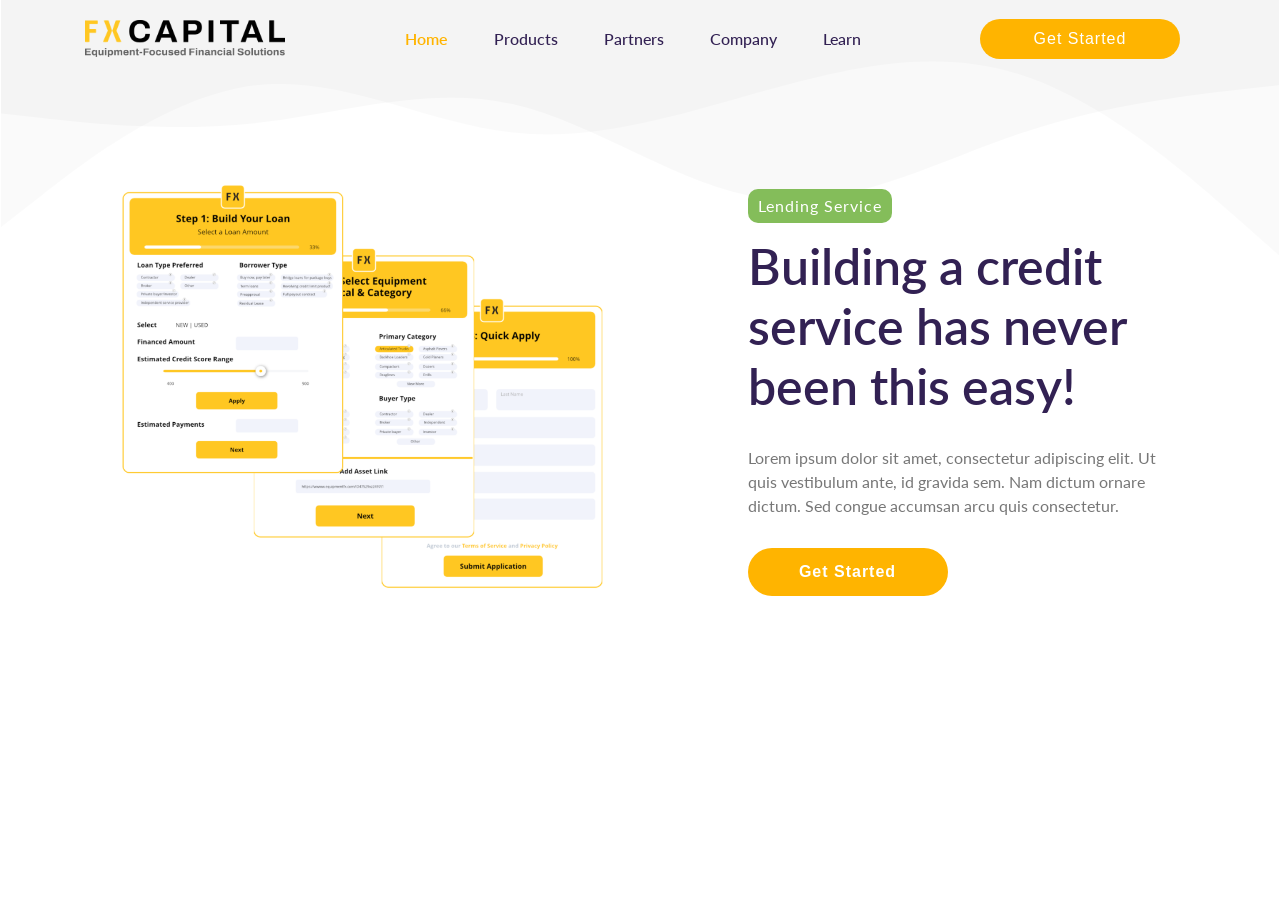
==== index.html @ 724b36eb "merge" ====
<!doctype html>
<html lang="en">



<head>
    <!-- Required meta tags -->
    <meta charset="utf-8">
    <meta name="viewport" content="width=device-width, initial-scale=1">

    <!-- Bootstrap CSS -->
    <link href="assets/vendors/bootstrap/css/bootstrap.min.css" rel="stylesheet">
    <link href="assets/vendors/nice-select/css/nice-select.css" rel="stylesheet">
    <link href="assets/vendors/elagent-icon/style.css" rel="stylesheet">
    <link href="assets/css/style.css" rel="stylesheet">
    <link href="assets/css/responsive.css" rel="stylesheet">
    <link rel="icon" type="image/x-icon" href="assets/img/logofx.png">


    <title>Form</title>
</head>

<body>

    <nav id="navbar" class="navbar fixed-top navbar-expand-lg navbar-header navbar-mobile">
        <div class="navbar-container container">
    
          <div class="navbar-brand">
            <a class="navbar-brand-logo" href="#top">
              <img src="assets/img/fxlogo.png" alt="logo">
            </a>
          </div>
          <button class="navbar-toggler" type="button" data-toggle="collapse" data-target="#navbarNav"
            aria-controls="navbarNav" aria-expanded="false" aria-label="Toggle navigation">
            <i class="fas fa-bars"></i>
          </button>
          <div class="collapse navbar-collapse justify-content-around" id="navbarNav">
            <ul class="navbar-nav menu-navbar-nav">
              <li class="nav-item">
                <a class="nav-link active" href=""><i class="fas fa-home"></i> Home</a>
              </li>
              <li class="nav-item">
                <a class="nav-link" href=""><i class="fas fa-calculator"></i> Products</a>
              </li>
              <li class="nav-item">
                <a class="nav-link" href=""><i class="fas fa-dollar-sign"></i> Partners</a>
              </li>
              <li class="nav-item">
                <a class="nav-link" href=""><i class="far fa-newspaper"></i> Company </a>
              </li>
              <li class="nav-item">
                <a class="nav-link" href=""><i class="far fa-comment-dots"></i> Learn</a>
              </li>
            </ul>
            <ul class="navbar-nav">
              <li class="nav-item">
                <a class="nav-link learn-more-btn" href="form.html">Get Started</a>
              </li>
            </ul>
          </div>
        </div>
      </nav>
      <!-- Navigation End -->
    
      <!-- Banner Start -->
      <div id="top" class="header">
        <div class="container header-container">
          <div class="d-none d-lg-block col-lg-6  header-img-section">
            <img src="assets/img/banner.png" class="img-fluid" alt="banner">
          </div>
          <div class="col-lg-5 offset-lg-1 col-sm-12 header-title-section">
            <p class="header-subtitle">Lending Service</p>
            <h1 class="header-title">Building a credit service has never been this easy!</h1>
            <p class="header-title-text">Lorem ipsum dolor sit amet, consectetur adipiscing elit. Ut quis vestibulum ante,
              id gravida sem. Nam dictum ornare dictum. Sed congue accumsan arcu quis consectetur.</p>
            <div class="learn-more-btn-section">
              <a class="nav-link learn-more-btn btn-invert" href="form.html">Get Started</a>
            </div>
          </div>
        </div>
      </div>
      <!-- Banner End -->
  

    <!-- Optional JavaScript; choose one of the two! -->
    <script src="assets/js/jquery-3.4.1.min.js"></script>
    <!-- Option 1: Bootstrap Bundle with Popper -->
    <script src="assets/vendors/bootstrap/js/popper.min.js"></script>
    <script src="assets/vendors/bootstrap/js/bootstrap.min.js"></script>
    <script src="assets/vendors/nice-select/js/jquery.nice-select.min.js"></script>
    <script src="assets/js/main.js"></script>

    <script>
        $(".next_buttonone").click(function(){
            $(".form_titleone").hide();
            $(".form_titletwo").show();
});
    </script>

<script>
    $(".next_buttontwo").click(function(){
        $(".form_titleone").hide();
        $(".form_titletwo").hide();
        $(".form_titlethree").show();
});
</script>

</body>



</html>
---- assets/vendors/nice-select/css/nice-select.css ----
.nice-select {
  -webkit-tap-highlight-color: transparent;
  background-color: #fff;
  border-radius: 5px;
  border: solid 1px #e8e8e8;
  box-sizing: border-box;
  clear: both;
  cursor: pointer;
  display: block;
  float: left;
  font-family: inherit;
  font-size: 14px;
  font-weight: normal;
  height: 42px;
  line-height: 40px;
  outline: none;
  padding-left: 18px;
  padding-right: 30px;
  position: relative;
  text-align: left !important;
  -webkit-transition: all 0.2s ease-in-out;
  transition: all 0.2s ease-in-out;
  -webkit-user-select: none;
     -moz-user-select: none;
      -ms-user-select: none;
          user-select: none;
  white-space: nowrap;
  width: auto; }
  .nice-select:hover {
    border-color: #dbdbdb; }
  .nice-select:active, .nice-select.open, .nice-select:focus {
    border-color: #999; }
  .nice-select:after {
    border-bottom: 2px solid #999;
    border-right: 2px solid #999;
    content: '';
    display: block;
    height: 5px;
    margin-top: -4px;
    pointer-events: none;
    position: absolute;
    right: 12px;
    top: 50%;
    -webkit-transform-origin: 66% 66%;
        -ms-transform-origin: 66% 66%;
            transform-origin: 66% 66%;
    -webkit-transform: rotate(45deg);
        -ms-transform: rotate(45deg);
            transform: rotate(45deg);
    -webkit-transition: all 0.15s ease-in-out;
    transition: all 0.15s ease-in-out;
    width: 5px; }
  .nice-select.open:after {
    -webkit-transform: rotate(-135deg);
        -ms-transform: rotate(-135deg);
            transform: rotate(-135deg); }
  .nice-select.open .list {
    opacity: 1;
    pointer-events: auto;
    -webkit-transform: scale(1) translateY(0);
        -ms-transform: scale(1) translateY(0);
            transform: scale(1) translateY(0); }
  .nice-select.disabled {
    border-color: #ededed;
    color: #999;
    pointer-events: none; }
    .nice-select.disabled:after {
      border-color: #cccccc; }
  .nice-select.wide {
    width: 100%; }
    .nice-select.wide .list {
      left: 0 !important;
      right: 0 !important; }
  .nice-select.right {
    float: right; }
    .nice-select.right .list {
      left: auto;
      right: 0; }
  .nice-select.small {
    font-size: 12px;
    height: 36px;
    line-height: 34px; }
    .nice-select.small:after {
      height: 4px;
      width: 4px; }
    .nice-select.small .option {
      line-height: 34px;
      min-height: 34px; }
  .nice-select .list {
    background-color: #fff;
    border-radius: 5px;
    box-shadow: 0 0 0 1px rgba(68, 68, 68, 0.11);
    box-sizing: border-box;
    margin-top: 4px;
    opacity: 0;
    overflow: hidden;
    padding: 0;
    pointer-events: none;
    position: absolute;
    top: 100%;
    left: 0;
    -webkit-transform-origin: 50% 0;
        -ms-transform-origin: 50% 0;
            transform-origin: 50% 0;
    -webkit-transform: scale(0.75) translateY(-21px);
        -ms-transform: scale(0.75) translateY(-21px);
            transform: scale(0.75) translateY(-21px);
    -webkit-transition: all 0.2s cubic-bezier(0.5, 0, 0, 1.25), opacity 0.15s ease-out;
    transition: all 0.2s cubic-bezier(0.5, 0, 0, 1.25), opacity 0.15s ease-out;
    z-index: 9; }
    .nice-select .list:hover .option:not(:hover) {
      background-color: transparent !important; }
  .nice-select .option {
    cursor: pointer;
    font-weight: 400;
    line-height: 40px;
    list-style: none;
    min-height: 40px;
    outline: none;
    padding-left: 18px;
    padding-right: 29px;
    text-align: left;
    -webkit-transition: all 0.2s;
    transition: all 0.2s; }
    .nice-select .option:hover, .nice-select .option.focus, .nice-select .option.selected.focus {
      background-color: #f6f6f6; }
    .nice-select .option.selected {
      font-weight: bold; }
    .nice-select .option.disabled {
      background-color: transparent;
      color: #999;
      cursor: default; }

.no-csspointerevents .nice-select .list {
  display: none; }

.no-csspointerevents .nice-select.open .list {
  display: block; }
---- assets/vendors/elagent-icon/style.css ----
@font-face {
	font-family: 'ElegantIcons';
	src:url('fonts/ElegantIcons.eot');
	src:url('fonts/ElegantIconsd41d.eot?#iefix') format('embedded-opentype'),
		url('fonts/ElegantIcons.woff') format('woff'),
		url('fonts/ElegantIcons.ttf') format('truetype'),
		url('fonts/ElegantIcons.svg#ElegantIcons') format('svg');
	font-weight: normal;
	font-style: normal;
}

/* Use the following CSS code if you want to use data attributes for inserting your icons */
[data-icon]:before {
	font-family: 'ElegantIcons';
	content: attr(data-icon);
	speak: none;
	font-weight: normal;
	font-variant: normal;
	text-transform: none;
	line-height: 1;
	-webkit-font-smoothing: antialiased;
	-moz-osx-font-smoothing: grayscale;
}

/* Use the following CSS code if you want to have a class per icon */
/*
Instead of a list of all class selectors,
you can use the generic selector below, but it's slower:
[class*="your-class-prefix"] {
*/
.arrow_up, .arrow_down, .arrow_left, .arrow_right, .arrow_left-up, .arrow_right-up, .arrow_right-down, .arrow_left-down, .arrow-up-down, .arrow_up-down_alt, .arrow_left-right_alt, .arrow_left-right, .arrow_expand_alt2, .arrow_expand_alt, .arrow_condense, .arrow_expand, .arrow_move, .arrow_carrot-up, .arrow_carrot-down, .arrow_carrot-left, .arrow_carrot-right, .arrow_carrot-2up, .arrow_carrot-2down, .arrow_carrot-2left, .arrow_carrot-2right, .arrow_carrot-up_alt2, .arrow_carrot-down_alt2, .arrow_carrot-left_alt2, .arrow_carrot-right_alt2, .arrow_carrot-2up_alt2, .arrow_carrot-2down_alt2, .arrow_carrot-2left_alt2, .arrow_carrot-2right_alt2, .arrow_triangle-up, .arrow_triangle-down, .arrow_triangle-left, .arrow_triangle-right, .arrow_triangle-up_alt2, .arrow_triangle-down_alt2, .arrow_triangle-left_alt2, .arrow_triangle-right_alt2, .arrow_back, .icon_minus-06, .icon_plus, .icon_close, .icon_check, .icon_minus_alt2, .icon_plus_alt2, .icon_close_alt2, .icon_check_alt2, .icon_zoom-out_alt, .icon_zoom-in_alt, .icon_search, .icon_box-empty, .icon_box-selected, .icon_minus-box, .icon_plus-box, .icon_box-checked, .icon_circle-empty, .icon_circle-slelected, .icon_stop_alt2, .icon_stop, .icon_pause_alt2, .icon_pause, .icon_menu, .icon_menu-square_alt2, .icon_menu-circle_alt2, .icon_ul, .icon_ol, .icon_adjust-horiz, .icon_adjust-vert, .icon_document_alt, .icon_documents_alt, .icon_pencil, .icon_pencil-edit_alt, .icon_pencil-edit, .icon_folder-alt, .icon_folder-open_alt, .icon_folder-add_alt, .icon_info_alt, .icon_error-oct_alt, .icon_error-circle_alt, .icon_error-triangle_alt, .icon_question_alt2, .icon_question, .icon_comment_alt, .icon_chat_alt, .icon_vol-mute_alt, .icon_volume-low_alt, .icon_volume-high_alt, .icon_quotations, .icon_quotations_alt2, .icon_clock_alt, .icon_lock_alt, .icon_lock-open_alt, .icon_key_alt, .icon_cloud_alt, .icon_cloud-upload_alt, .icon_cloud-download_alt, .icon_image, .icon_images, .icon_lightbulb_alt, .icon_gift_alt, .icon_house_alt, .icon_genius, .icon_mobile, .icon_tablet, .icon_laptop, .icon_desktop, .icon_camera_alt, .icon_mail_alt, .icon_cone_alt, .icon_ribbon_alt, .icon_bag_alt, .icon_creditcard, .icon_cart_alt, .icon_paperclip, .icon_tag_alt, .icon_tags_alt, .icon_trash_alt, .icon_cursor_alt, .icon_mic_alt, .icon_compass_alt, .icon_pin_alt, .icon_pushpin_alt, .icon_map_alt, .icon_drawer_alt, .icon_toolbox_alt, .icon_book_alt, .icon_calendar, .icon_film, .icon_table, .icon_contacts_alt, .icon_headphones, .icon_lifesaver, .icon_piechart, .icon_refresh, .icon_link_alt, .icon_link, .icon_loading, .icon_blocked, .icon_archive_alt, .icon_heart_alt, .icon_star_alt, .icon_star-half_alt, .icon_star, .icon_star-half, .icon_tools, .icon_tool, .icon_cog, .icon_cogs, .arrow_up_alt, .arrow_down_alt, .arrow_left_alt, .arrow_right_alt, .arrow_left-up_alt, .arrow_right-up_alt, .arrow_right-down_alt, .arrow_left-down_alt, .arrow_condense_alt, .arrow_expand_alt3, .arrow_carrot_up_alt, .arrow_carrot-down_alt, .arrow_carrot-left_alt, .arrow_carrot-right_alt, .arrow_carrot-2up_alt, .arrow_carrot-2dwnn_alt, .arrow_carrot-2left_alt, .arrow_carrot-2right_alt, .arrow_triangle-up_alt, .arrow_triangle-down_alt, .arrow_triangle-left_alt, .arrow_triangle-right_alt, .icon_minus_alt, .icon_plus_alt, .icon_close_alt, .icon_check_alt, .icon_zoom-out, .icon_zoom-in, .icon_stop_alt, .icon_menu-square_alt, .icon_menu-circle_alt, .icon_document, .icon_documents, .icon_pencil_alt, .icon_folder, .icon_folder-open, .icon_folder-add, .icon_folder_upload, .icon_folder_download, .icon_info, .icon_error-circle, .icon_error-oct, .icon_error-triangle, .icon_question_alt, .icon_comment, .icon_chat, .icon_vol-mute, .icon_volume-low, .icon_volume-high, .icon_quotations_alt, .icon_clock, .icon_lock, .icon_lock-open, .icon_key, .icon_cloud, .icon_cloud-upload, .icon_cloud-download, .icon_lightbulb, .icon_gift, .icon_house, .icon_camera, .icon_mail, .icon_cone, .icon_ribbon, .icon_bag, .icon_cart, .icon_tag, .icon_tags, .icon_trash, .icon_cursor, .icon_mic, .icon_compass, .icon_pin, .icon_pushpin, .icon_map, .icon_drawer, .icon_toolbox, .icon_book, .icon_contacts, .icon_archive, .icon_heart, .icon_profile, .icon_group, .icon_grid-2x2, .icon_grid-3x3, .icon_music, .icon_pause_alt, .icon_phone, .icon_upload, .icon_download, .social_facebook, .social_twitter, .social_pinterest, .social_googleplus, .social_tumblr, .social_tumbleupon, .social_wordpress, .social_instagram, .social_dribbble, .social_vimeo, .social_linkedin, .social_rss, .social_deviantart, .social_share, .social_myspace, .social_skype, .social_youtube, .social_picassa, .social_googledrive, .social_flickr, .social_blogger, .social_spotify, .social_delicious, .social_facebook_circle, .social_twitter_circle, .social_pinterest_circle, .social_googleplus_circle, .social_tumblr_circle, .social_stumbleupon_circle, .social_wordpress_circle, .social_instagram_circle, .social_dribbble_circle, .social_vimeo_circle, .social_linkedin_circle, .social_rss_circle, .social_deviantart_circle, .social_share_circle, .social_myspace_circle, .social_skype_circle, .social_youtube_circle, .social_picassa_circle, .social_googledrive_alt2, .social_flickr_circle, .social_blogger_circle, .social_spotify_circle, .social_delicious_circle, .social_facebook_square, .social_twitter_square, .social_pinterest_square, .social_googleplus_square, .social_tumblr_square, .social_stumbleupon_square, .social_wordpress_square, .social_instagram_square, .social_dribbble_square, .social_vimeo_square, .social_linkedin_square, .social_rss_square, .social_deviantart_square, .social_share_square, .social_myspace_square, .social_skype_square, .social_youtube_square, .social_picassa_square, .social_googledrive_square, .social_flickr_square, .social_blogger_square, .social_spotify_square, .social_delicious_square, .icon_printer, .icon_calulator, .icon_building, .icon_floppy, .icon_drive, .icon_search-2, .icon_id, .icon_id-2, .icon_puzzle, .icon_like, .icon_dislike, .icon_mug, .icon_currency, .icon_wallet, .icon_pens, .icon_easel, .icon_flowchart, .icon_datareport, .icon_briefcase, .icon_shield, .icon_percent, .icon_globe, .icon_globe-2, .icon_target, .icon_hourglass, .icon_balance, .icon_rook, .icon_printer-alt, .icon_calculator_alt, .icon_building_alt, .icon_floppy_alt, .icon_drive_alt, .icon_search_alt, .icon_id_alt, .icon_id-2_alt, .icon_puzzle_alt, .icon_like_alt, .icon_dislike_alt, .icon_mug_alt, .icon_currency_alt, .icon_wallet_alt, .icon_pens_alt, .icon_easel_alt, .icon_flowchart_alt, .icon_datareport_alt, .icon_briefcase_alt, .icon_shield_alt, .icon_percent_alt, .icon_globe_alt, .icon_clipboard {
	font-family: 'ElegantIcons';
	speak: none;
	font-style: normal;
	font-weight: normal;
	font-variant: normal;
	text-transform: none;
	line-height: 1;
	-webkit-font-smoothing: antialiased;
}
.arrow_up:before {
	content: "\21";
}
.arrow_down:before {
	content: "\22";
}
.arrow_left:before {
	content: "\23";
}
.arrow_right:before {
	content: "\24";
}
.arrow_left-up:before {
	content: "\25";
}
.arrow_right-up:before {
	content: "\26";
}
.arrow_right-down:before {
	content: "\27";
}
.arrow_left-down:before {
	content: "\28";
}
.arrow-up-down:before {
	content: "\29";
}
.arrow_up-down_alt:before {
	content: "\2a";
}
.arrow_left-right_alt:before {
	content: "\2b";
}
.arrow_left-right:before {
	content: "\2c";
}
.arrow_expand_alt2:before {
	content: "\2d";
}
.arrow_expand_alt:before {
	content: "\2e";
}
.arrow_condense:before {
	content: "\2f";
}
.arrow_expand:before {
	content: "\30";
}
.arrow_move:before {
	content: "\31";
}
.arrow_carrot-up:before {
	content: "\32";
}
.arrow_carrot-down:before {
	content: "\33";
}
.arrow_carrot-left:before {
	content: "\34";
}
.arrow_carrot-right:before {
	content: "\35";
}
.arrow_carrot-2up:before {
	content: "\36";
}
.arrow_carrot-2down:before {
	content: "\37";
}
.arrow_carrot-2left:before {
	content: "\38";
}
.arrow_carrot-2right:before {
	content: "\39";
}
.arrow_carrot-up_alt2:before {
	content: "\3a";
}
.arrow_carrot-down_alt2:before {
	content: "\3b";
}
.arrow_carrot-left_alt2:before {
	content: "\3c";
}
.arrow_carrot-right_alt2:before {
	content: "\3d";
}
.arrow_carrot-2up_alt2:before {
	content: "\3e";
}
.arrow_carrot-2down_alt2:before {
	content: "\3f";
}
.arrow_carrot-2left_alt2:before {
	content: "\40";
}
.arrow_carrot-2right_alt2:before {
	content: "\41";
}
.arrow_triangle-up:before {
	content: "\42";
}
.arrow_triangle-down:before {
	content: "\43";
}
.arrow_triangle-left:before {
	content: "\44";
}
.arrow_triangle-right:before {
	content: "\45";
}
.arrow_triangle-up_alt2:before {
	content: "\46";
}
.arrow_triangle-down_alt2:before {
	content: "\47";
}
.arrow_triangle-left_alt2:before {
	content: "\48";
}
.arrow_triangle-right_alt2:before {
	content: "\49";
}
.arrow_back:before {
	content: "\4a";
}
.icon_minus-06:before {
	content: "\4b";
}
.icon_plus:before {
	content: "\4c";
}
.icon_close:before {
	content: "\4d";
}
.icon_check:before {
	content: "\4e";
}
.icon_minus_alt2:before {
	content: "\4f";
}
.icon_plus_alt2:before {
	content: "\50";
}
.icon_close_alt2:before {
	content: "\51";
}
.icon_check_alt2:before {
	content: "\52";
}
.icon_zoom-out_alt:before {
	content: "\53";
}
.icon_zoom-in_alt:before {
	content: "\54";
}
.icon_search:before {
	content: "\55";
}
.icon_box-empty:before {
	content: "\56";
}
.icon_box-selected:before {
	content: "\57";
}
.icon_minus-box:before {
	content: "\58";
}
.icon_plus-box:before {
	content: "\59";
}
.icon_box-checked:before {
	content: "\5a";
}
.icon_circle-empty:before {
	content: "\5b";
}
.icon_circle-slelected:before {
	content: "\5c";
}
.icon_stop_alt2:before {
	content: "\5d";
}
.icon_stop:before {
	content: "\5e";
}
.icon_pause_alt2:before {
	content: "\5f";
}
.icon_pause:before {
	content: "\60";
}
.icon_menu:before {
	content: "\61";
}
.icon_menu-square_alt2:before {
	content: "\62";
}
.icon_menu-circle_alt2:before {
	content: "\63";
}
.icon_ul:before {
	content: "\64";
}
.icon_ol:before {
	content: "\65";
}
.icon_adjust-horiz:before {
	content: "\66";
}
.icon_adjust-vert:before {
	content: "\67";
}
.icon_document_alt:before {
	content: "\68";
}
.icon_documents_alt:before {
	content: "\69";
}
.icon_pencil:before {
	content: "\6a";
}
.icon_pencil-edit_alt:before {
	content: "\6b";
}
.icon_pencil-edit:before {
	content: "\6c";
}
.icon_folder-alt:before {
	content: "\6d";
}
.icon_folder-open_alt:before {
	content: "\6e";
}
.icon_folder-add_alt:before {
	content: "\6f";
}
.icon_info_alt:before {
	content: "\70";
}
.icon_error-oct_alt:before {
	content: "\71";
}
.icon_error-circle_alt:before {
	content: "\72";
}
.icon_error-triangle_alt:before {
	content: "\73";
}
.icon_question_alt2:before {
	content: "\74";
}
.icon_question:before {
	content: "\75";
}
.icon_comment_alt:before {
	content: "\76";
}
.icon_chat_alt:before {
	content: "\77";
}
.icon_vol-mute_alt:before {
	content: "\78";
}
.icon_volume-low_alt:before {
	content: "\79";
}
.icon_volume-high_alt:before {
	content: "\7a";
}
.icon_quotations:before {
	content: "\7b";
}
.icon_quotations_alt2:before {
	content: "\7c";
}
.icon_clock_alt:before {
	content: "\7d";
}
.icon_lock_alt:before {
	content: "\7e";
}
.icon_lock-open_alt:before {
	content: "\e000";
}
.icon_key_alt:before {
	content: "\e001";
}
.icon_cloud_alt:before {
	content: "\e002";
}
.icon_cloud-upload_alt:before {
	content: "\e003";
}
.icon_cloud-download_alt:before {
	content: "\e004";
}
.icon_image:before {
	content: "\e005";
}
.icon_images:before {
	content: "\e006";
}
.icon_lightbulb_alt:before {
	content: "\e007";
}
.icon_gift_alt:before {
	content: "\e008";
}
.icon_house_alt:before {
	content: "\e009";
}
.icon_genius:before {
	content: "\e00a";
}
.icon_mobile:before {
	content: "\e00b";
}
.icon_tablet:before {
	content: "\e00c";
}
.icon_laptop:before {
	content: "\e00d";
}
.icon_desktop:before {
	content: "\e00e";
}
.icon_camera_alt:before {
	content: "\e00f";
}
.icon_mail_alt:before {
	content: "\e010";
}
.icon_cone_alt:before {
	content: "\e011";
}
.icon_ribbon_alt:before {
	content: "\e012";
}
.icon_bag_alt:before {
	content: "\e013";
}
.icon_creditcard:before {
	content: "\e014";
}
.icon_cart_alt:before {
	content: "\e015";
}
.icon_paperclip:before {
	content: "\e016";
}
.icon_tag_alt:before {
	content: "\e017";
}
.icon_tags_alt:before {
	content: "\e018";
}
.icon_trash_alt:before {
	content: "\e019";
}
.icon_cursor_alt:before {
	content: "\e01a";
}
.icon_mic_alt:before {
	content: "\e01b";
}
.icon_compass_alt:before {
	content: "\e01c";
}
.icon_pin_alt:before {
	content: "\e01d";
}
.icon_pushpin_alt:before {
	content: "\e01e";
}
.icon_map_alt:before {
	content: "\e01f";
}
.icon_drawer_alt:before {
	content: "\e020";
}
.icon_toolbox_alt:before {
	content: "\e021";
}
.icon_book_alt:before {
	content: "\e022";
}
.icon_calendar:before {
	content: "\e023";
}
.icon_film:before {
	content: "\e024";
}
.icon_table:before {
	content: "\e025";
}
.icon_contacts_alt:before {
	content: "\e026";
}
.icon_headphones:before {
	content: "\e027";
}
.icon_lifesaver:before {
	content: "\e028";
}
.icon_piechart:before {
	content: "\e029";
}
.icon_refresh:before {
	content: "\e02a";
}
.icon_link_alt:before {
	content: "\e02b";
}
.icon_link:before {
	content: "\e02c";
}
.icon_loading:before {
	content: "\e02d";
}
.icon_blocked:before {
	content: "\e02e";
}
.icon_archive_alt:before {
	content: "\e02f";
}
.icon_heart_alt:before {
	content: "\e030";
}
.icon_star_alt:before {
	content: "\e031";
}
.icon_star-half_alt:before {
	content: "\e032";
}
.icon_star:before {
	content: "\e033";
}
.icon_star-half:before {
	content: "\e034";
}
.icon_tools:before {
	content: "\e035";
}
.icon_tool:before {
	content: "\e036";
}
.icon_cog:before {
	content: "\e037";
}
.icon_cogs:before {
	content: "\e038";
}
.arrow_up_alt:before {
	content: "\e039";
}
.arrow_down_alt:before {
	content: "\e03a";
}
.arrow_left_alt:before {
	content: "\e03b";
}
.arrow_right_alt:before {
	content: "\e03c";
}
.arrow_left-up_alt:before {
	content: "\e03d";
}
.arrow_right-up_alt:before {
	content: "\e03e";
}
.arrow_right-down_alt:before {
	content: "\e03f";
}
.arrow_left-down_alt:before {
	content: "\e040";
}
.arrow_condense_alt:before {
	content: "\e041";
}
.arrow_expand_alt3:before {
	content: "\e042";
}
.arrow_carrot_up_alt:before {
	content: "\e043";
}
.arrow_carrot-down_alt:before {
	content: "\e044";
}
.arrow_carrot-left_alt:before {
	content: "\e045";
}
.arrow_carrot-right_alt:before {
	content: "\e046";
}
.arrow_carrot-2up_alt:before {
	content: "\e047";
}
.arrow_carrot-2dwnn_alt:before {
	content: "\e048";
}
.arrow_carrot-2left_alt:before {
	content: "\e049";
}
.arrow_carrot-2right_alt:before {
	content: "\e04a";
}
.arrow_triangle-up_alt:before {
	content: "\e04b";
}
.arrow_triangle-down_alt:before {
	content: "\e04c";
}
.arrow_triangle-left_alt:before {
	content: "\e04d";
}
.arrow_triangle-right_alt:before {
	content: "\e04e";
}
.icon_minus_alt:before {
	content: "\e04f";
}
.icon_plus_alt:before {
	content: "\e050";
}
.icon_close_alt:before {
	content: "\e051";
}
.icon_check_alt:before {
	content: "\e052";
}
.icon_zoom-out:before {
	content: "\e053";
}
.icon_zoom-in:before {
	content: "\e054";
}
.icon_stop_alt:before {
	content: "\e055";
}
.icon_menu-square_alt:before {
	content: "\e056";
}
.icon_menu-circle_alt:before {
	content: "\e057";
}
.icon_document:before {
	content: "\e058";
}
.icon_documents:before {
	content: "\e059";
}
.icon_pencil_alt:before {
	content: "\e05a";
}
.icon_folder:before {
	content: "\e05b";
}
.icon_folder-open:before {
	content: "\e05c";
}
.icon_folder-add:before {
	content: "\e05d";
}
.icon_folder_upload:before {
	content: "\e05e";
}
.icon_folder_download:before {
	content: "\e05f";
}
.icon_info:before {
	content: "\e060";
}
.icon_error-circle:before {
	content: "\e061";
}
.icon_error-oct:before {
	content: "\e062";
}
.icon_error-triangle:before {
	content: "\e063";
}
.icon_question_alt:before {
	content: "\e064";
}
.icon_comment:before {
	content: "\e065";
}
.icon_chat:before {
	content: "\e066";
}
.icon_vol-mute:before {
	content: "\e067";
}
.icon_volume-low:before {
	content: "\e068";
}
.icon_volume-high:before {
	content: "\e069";
}
.icon_quotations_alt:before {
	content: "\e06a";
}
.icon_clock:before {
	content: "\e06b";
}
.icon_lock:before {
	content: "\e06c";
}
.icon_lock-open:before {
	content: "\e06d";
}
.icon_key:before {
	content: "\e06e";
}
.icon_cloud:before {
	content: "\e06f";
}
.icon_cloud-upload:before {
	content: "\e070";
}
.icon_cloud-download:before {
	content: "\e071";
}
.icon_lightbulb:before {
	content: "\e072";
}
.icon_gift:before {
	content: "\e073";
}
.icon_house:before {
	content: "\e074";
}
.icon_camera:before {
	content: "\e075";
}
.icon_mail:before {
	content: "\e076";
}
.icon_cone:before {
	content: "\e077";
}
.icon_ribbon:before {
	content: "\e078";
}
.icon_bag:before {
	content: "\e079";
}
.icon_cart:before {
	content: "\e07a";
}
.icon_tag:before {
	content: "\e07b";
}
.icon_tags:before {
	content: "\e07c";
}
.icon_trash:before {
	content: "\e07d";
}
.icon_cursor:before {
	content: "\e07e";
}
.icon_mic:before {
	content: "\e07f";
}
.icon_compass:before {
	content: "\e080";
}
.icon_pin:before {
	content: "\e081";
}
.icon_pushpin:before {
	content: "\e082";
}
.icon_map:before {
	content: "\e083";
}
.icon_drawer:before {
	content: "\e084";
}
.icon_toolbox:before {
	content: "\e085";
}
.icon_book:before {
	content: "\e086";
}
.icon_contacts:before {
	content: "\e087";
}
.icon_archive:before {
	content: "\e088";
}
.icon_heart:before {
	content: "\e089";
}
.icon_profile:before {
	content: "\e08a";
}
.icon_group:before {
	content: "\e08b";
}
.icon_grid-2x2:before {
	content: "\e08c";
}
.icon_grid-3x3:before {
	content: "\e08d";
}
.icon_music:before {
	content: "\e08e";
}
.icon_pause_alt:before {
	content: "\e08f";
}
.icon_phone:before {
	content: "\e090";
}
.icon_upload:before {
	content: "\e091";
}
.icon_download:before {
	content: "\e092";
}
.social_facebook:before {
	content: "\e093";
}
.social_twitter:before {
	content: "\e094";
}
.social_pinterest:before {
	content: "\e095";
}
.social_googleplus:before {
	content: "\e096";
}
.social_tumblr:before {
	content: "\e097";
}
.social_tumbleupon:before {
	content: "\e098";
}
.social_wordpress:before {
	content: "\e099";
}
.social_instagram:before {
	content: "\e09a";
}
.social_dribbble:before {
	content: "\e09b";
}
.social_vimeo:before {
	content: "\e09c";
}
.social_linkedin:before {
	content: "\e09d";
}
.social_rss:before {
	content: "\e09e";
}
.social_deviantart:before {
	content: "\e09f";
}
.social_share:before {
	content: "\e0a0";
}
.social_myspace:before {
	content: "\e0a1";
}
.social_skype:before {
	content: "\e0a2";
}
.social_youtube:before {
	content: "\e0a3";
}
.social_picassa:before {
	content: "\e0a4";
}
.social_googledrive:before {
	content: "\e0a5";
}
.social_flickr:before {
	content: "\e0a6";
}
.social_blogger:before {
	content: "\e0a7";
}
.social_spotify:before {
	content: "\e0a8";
}
.social_delicious:before {
	content: "\e0a9";
}
.social_facebook_circle:before {
	content: "\e0aa";
}
.social_twitter_circle:before {
	content: "\e0ab";
}
.social_pinterest_circle:before {
	content: "\e0ac";
}
.social_googleplus_circle:before {
	content: "\e0ad";
}
.social_tumblr_circle:before {
	content: "\e0ae";
}
.social_stumbleupon_circle:before {
	content: "\e0af";
}
.social_wordpress_circle:before {
	content: "\e0b0";
}
.social_instagram_circle:before {
	content: "\e0b1";
}
.social_dribbble_circle:before {
	content: "\e0b2";
}
.social_vimeo_circle:before {
	content: "\e0b3";
}
.social_linkedin_circle:before {
	content: "\e0b4";
}
.social_rss_circle:before {
	content: "\e0b5";
}
.social_deviantart_circle:before {
	content: "\e0b6";
}
.social_share_circle:before {
	content: "\e0b7";
}
.social_myspace_circle:before {
	content: "\e0b8";
}
.social_skype_circle:before {
	content: "\e0b9";
}
.social_youtube_circle:before {
	content: "\e0ba";
}
.social_picassa_circle:before {
	content: "\e0bb";
}
.social_googledrive_alt2:before {
	content: "\e0bc";
}
.social_flickr_circle:before {
	content: "\e0bd";
}
.social_blogger_circle:before {
	content: "\e0be";
}
.social_spotify_circle:before {
	content: "\e0bf";
}
.social_delicious_circle:before {
	content: "\e0c0";
}
.social_facebook_square:before {
	content: "\e0c1";
}
.social_twitter_square:before {
	content: "\e0c2";
}
.social_pinterest_square:before {
	content: "\e0c3";
}
.social_googleplus_square:before {
	content: "\e0c4";
}
.social_tumblr_square:before {
	content: "\e0c5";
}
.social_stumbleupon_square:before {
	content: "\e0c6";
}
.social_wordpress_square:before {
	content: "\e0c7";
}
.social_instagram_square:before {
	content: "\e0c8";
}
.social_dribbble_square:before {
	content: "\e0c9";
}
.social_vimeo_square:before {
	content: "\e0ca";
}
.social_linkedin_square:before {
	content: "\e0cb";
}
.social_rss_square:before {
	content: "\e0cc";
}
.social_deviantart_square:before {
	content: "\e0cd";
}
.social_share_square:before {
	content: "\e0ce";
}
.social_myspace_square:before {
	content: "\e0cf";
}
.social_skype_square:before {
	content: "\e0d0";
}
.social_youtube_square:before {
	content: "\e0d1";
}
.social_picassa_square:before {
	content: "\e0d2";
}
.social_googledrive_square:before {
	content: "\e0d3";
}
.social_flickr_square:before {
	content: "\e0d4";
}
.social_blogger_square:before {
	content: "\e0d5";
}
.social_spotify_square:before {
	content: "\e0d6";
}
.social_delicious_square:before {
	content: "\e0d7";
}
.icon_printer:before {
	content: "\e103";
}
.icon_calulator:before {
	content: "\e0ee";
}
.icon_building:before {
	content: "\e0ef";
}
.icon_floppy:before {
	content: "\e0e8";
}
.icon_drive:before {
	content: "\e0ea";
}
.icon_search-2:before {
	content: "\e101";
}
.icon_id:before {
	content: "\e107";
}
.icon_id-2:before {
	content: "\e108";
}
.icon_puzzle:before {
	content: "\e102";
}
.icon_like:before {
	content: "\e106";
}
.icon_dislike:before {
	content: "\e0eb";
}
.icon_mug:before {
	content: "\e105";
}
.icon_currency:before {
	content: "\e0ed";
}
.icon_wallet:before {
	content: "\e100";
}
.icon_pens:before {
	content: "\e104";
}
.icon_easel:before {
	content: "\e0e9";
}
.icon_flowchart:before {
	content: "\e109";
}
.icon_datareport:before {
	content: "\e0ec";
}
.icon_briefcase:before {
	content: "\e0fe";
}
.icon_shield:before {
	content: "\e0f6";
}
.icon_percent:before {
	content: "\e0fb";
}
.icon_globe:before {
	content: "\e0e2";
}
.icon_globe-2:before {
	content: "\e0e3";
}
.icon_target:before {
	content: "\e0f5";
}
.icon_hourglass:before {
	content: "\e0e1";
}
.icon_balance:before {
	content: "\e0ff";
}
.icon_rook:before {
	content: "\e0f8";
}
.icon_printer-alt:before {
	content: "\e0fa";
}
.icon_calculator_alt:before {
	content: "\e0e7";
}
.icon_building_alt:before {
	content: "\e0fd";
}
.icon_floppy_alt:before {
	content: "\e0e4";
}
.icon_drive_alt:before {
	content: "\e0e5";
}
.icon_search_alt:before {
	content: "\e0f7";
}
.icon_id_alt:before {
	content: "\e0e0";
}
.icon_id-2_alt:before {
	content: "\e0fc";
}
.icon_puzzle_alt:before {
	content: "\e0f9";
}
.icon_like_alt:before {
	content: "\e0dd";
}
.icon_dislike_alt:before {
	content: "\e0f1";
}
.icon_mug_alt:before {
	content: "\e0dc";
}
.icon_currency_alt:before {
	content: "\e0f3";
}
.icon_wallet_alt:before {
	content: "\e0d8";
}
.icon_pens_alt:before {
	content: "\e0db";
}
.icon_easel_alt:before {
	content: "\e0f0";
}
.icon_flowchart_alt:before {
	content: "\e0df";
}
.icon_datareport_alt:before {
	content: "\e0f2";
}
.icon_briefcase_alt:before {
	content: "\e0f4";
}
.icon_shield_alt:before {
	content: "\e0d9";
}
.icon_percent_alt:before {
	content: "\e0da";
}
.icon_globe_alt:before {
	content: "\e0de";
}
.icon_clipboard:before {
	content: "\e0e6";
}


	.glyph {
		float: left;
		text-align: center;
		padding: .75em;
		margin: .4em 1.5em .75em 0;
		width: 6em;
text-shadow: none;
	}
        .glyph_big {
        font-size: 128px;
        color: #59c5dc;
        float: left;
        margin-right: 20px;
        }

        .glyph div { padding-bottom: 10px;}

	.glyph input {
		font-family: consolas, monospace;
		font-size: 12px;
		width: 100%;
		text-align: center;
		border: 0;
		box-shadow: 0 0 0 1px #ccc;
		padding: .2em;
                -moz-border-radius: 5px;
                -webkit-border-radius: 5px;
	}
	.centered {
		margin-left: auto;
		margin-right: auto;
	}
	.glyph .fs1 {
		font-size: 2em;
	}
---- assets/css/style.css ----
/*----------------------------------------------------
@File: Default Styles
@Author: 
@URL: 
Author E-mail: 

This file contains the styling for the actual template, this
is the file you need to edit to change the look of the
template.
---------------------------------------------------- */
/*=====================================================================
@Template Name: 
@Author: 
@Developed By: 
@Developer URL: 
Author E-mail: 

@Default Styles

Table of Content:
01/ Variables
02/ predefine
03/ header
04/ banner
05/ about
06/ portfolio
07/ team
08/ blog
09/ service
10/ blog
11/ contact 
12/ footer 


=====================================================================*/
/*----------------------------------------------------*/
/*font Variables*/
/*Color Variables*/
/*=================== fonts ====================*/
@import url("https://fonts.googleapis.com/css2?family=Lato:wght@400;700&amp;display=swap");
@font-face {
  font-family: LatoMedium;
  font-weight: 500;
  src: url("../vendors/fonts/Lato-Medium.woff") format("woff");
}

@font-face {
  font-family: LatoSemibold;
  font-weight: 600;
  src: url("../vendors/fonts/Lato-Semibold.woff") format("woff");
}

/*Mixins*/
/* Placeholder Mixins*/
/*---------------------------------------------------- */
/*----------------------------------------------------*/
a {
  text-decoration: none;
  transition: all 0.3s ease-in-out;
}

a:hover, a:focus {
  text-decoration: none;
  outline: none;
}

body {
  height: 100%;
  font-family: "Lato", sans-serif;
  color: #3c4147;
}

:focus {
  outline: none;
}

button:focus {
  outline: none;
}

.body_wrapper {
  overflow: hidden;
}

.custom_height {
  height: 100%;
}

.container.custom_height {
  overflow-y: auto;
}

@media (min-width: 768px) {
  .frm-vh-md-100 {
    height: 100vh;
  }
}

.custom_container {
  max-width: 1480px;
}

/*---------------------------------------------------- */
/*----------------------------------------------------*/
.formify_body {
  height: 100%;
  overflow-y: auto;
  width: 100%;
  position: relative;
  z-index: 1;
}

.f_content {
  height: 100%;
  width: 100%;
  display: flex;
}

@media (min-height: 767px) {
  .f_content {
    align-items: center;
  }
}

.formify_content_left,
.formify_content_right {
  margin: 1.75rem auto;
}

.formify_content_left .formify_box,
.formify_content_right .formify_box {
  margin: 0px;
}

.formify_logo_wrapper p {
  font-size: 24px;
  line-height: 35px;
  padding-top: 15px;
  margin-bottom: 50px;
}

@media (min-height: 600px) and (max-height: 767px) {
  .img {
    height: calc(100vh - 300px);
  }
}

.formify_logo {
  display: inline-block;
}

.formify_box {
  background: #ffffff;
  border: 1.2px solid #ffffff;
  box-shadow: 0px 2px 50px rgba(56, 123, 201, 0.2);
  border-radius: 5px;
  margin: 1.75rem auto;
  max-width: 580px;
  width: 100%;
  padding: 40px 80px;
}

.form_title {
  font-size: 28px;
  line-height: 1.5;
  color: #20292f;
  font-weight: 700;
  margin-bottom: 22px;
}

.or-text {
  font-size: 18px;
  color: #7e8592;
  line-height: 28px;
  font-weight: 600;
  font-family: "LatoSemibold", sans-serif;
  display: inline-block;
  margin: 15px 0px 10px;
}

.divider_border {
  position: relative;
  margin: 30px 0;
}

.divider_border:before, .divider_border:after {
  position: absolute;
  content: "";
  width: 45%;
  height: 1px;
  top: 50%;
  background: #eee;
}

.divider_border:before {
  left: 0;
}

.divider_border:after {
  right: 0;
}

.divider_border .or-text {
  padding: 0px 10px;
  margin: 0px;
}

.btn-social {
  border: 0px;
  font-size: 16px;
  color: #353535;
  background: #e2f6f2;
  border-radius: 5px;
  font-weight: 600;
  font-family: "LatoSemibold", sans-serif;
  width: 100%;
  padding: 15px 0px;
  position: relative;
  z-index: 1;
}

.btn-social:before {
  position: absolute;
  content: "";
  top: 0;
  left: 0;
  width: 100%;
  height: 100%;
  background: rgba(255, 255, 255, 0.15);
  transform: scaleX(0);
  transform-origin: right;
  transition: all 0.5s linear;
  transition-timing-function: cubic-bezier(0.075, 0.82, 0.165, 1);
  transition-property: transform;
  z-index: -1;
}

.btn-social .icon {
  margin-right: 8px;
  font-size: 23px;
}

.btn-social:focus {
  outline: none;
  box-shadow: none;
}

.btn-social:hover {
  color: #fff;
}

.btn-social:hover:before {
  transform: scaleX(1);
  transform-origin: left;
}

.btn-google:hover {
  color: #353535;
}

.btn-google-red {
  background: #dd4b39;
  color: #fff;
}

.btn-twitter {
  background: #3b5998;
  color: #fff;
}

.input_title {
  font-size: 16px;
  font-weight: 600;
  font-family: "LatoSemibold", sans-serif;
  color: #20292f;
}

.signup_form .form-group {
  position: relative;
}

.signup_form .form-group:not(:first-child) {
  margin-top: 24px;
}

.signup_form .form-group .form-control {
  background: #f5f6f7;
  border: 1px solid #e8eae9;
  border-radius: 5px;
  height: 55px;
  line-height: 55px;
  padding: 0px;
  padding-left: 20px;
  font-size: 16px;
  color: #20292f;
  box-shadow: none;
  z-index: 2;
  position: relative;
  transition: all 0.3s;
}

.signup_form .form-group .form-control.placeholder {
  color: #9a9a9a;
}

.signup_form .form-group .form-control:-moz-placeholder {
  color: #9a9a9a;
}

.signup_form .form-group .form-control::-moz-placeholder {
  color: #9a9a9a;
}

.signup_form .form-group .form-control::-webkit-input-placeholder {
  color: #9a9a9a;
}

.signup_form .form-group .form-control:focus {
  outline: none;
  box-shadow: 0 10px 10px rgba(0, 123, 255, 0.09);
}

.signup_form .form-group .top_text {
  background: #fff;
  position: absolute;
  bottom: 15px;
  color: #9ba5a0;
  font-size: 16px;
  font-weight: 400;
  left: 14px;
  overflow: hidden;
  padding: 0 8px;
  text-overflow: ellipsis;
  transition: transform 150ms cubic-bezier(0.4, 0, 0.2, 1), opacity 150ms cubic-bezier(0.4, 0, 0.2, 1);
  white-space: nowrap;
  width: auto;
  z-index: 1;
  margin-bottom: 0;
}

.signup_form.border-radius-0 .form-group .form-control,
.signup_form.border-radius-0 .form-group .thm_btn {
  border-radius: 0px;
}

.form_footer_text {
  font-size: 14px;
  line-height: 22px;
  color: #20292f;
  font-weight: 700;
  margin-bottom: 0;
  margin-top: 1rem;
}

.form_footer_text a {
  color: #0073ec;
}

.thm_btn {
  width: 100%;
  font-size: 16px;
  line-height: 25px;
  font-weight: 700;
  background: #0073ec;
  color: #fff;
  border-radius: 5px;
  text-transform: uppercase;
  padding: 14px 53px;
  box-shadow: none;
  transition: all 0.2s linear;
  margin-top: 5px;
}

.thm_btn:focus, .thm_btn:hover {
  outline: none;
  color: #fff;
  transform: translateY(-3px);
  box-shadow: 0 4px 11px rgba(241, 103, 67, 0.46);
}

/*========= signup_form_style_two css =======*/
.signup_form_style_two .form-group .form-control {
  background: transparent;
}

.signup_form_style_two .form-group .form-control:focus, .signup_form_style_two .form-group .form-control.animated {
  border-color: #039f67;
  box-shadow: none;
}

.signup_form_style_two .form-group .form-control:focus + .top_text, .signup_form_style_two .form-group .form-control.animated + .top_text {
  transform: scale(0.85) translateY(-34px);
  left: 13px;
  z-index: 2;
}

.signup_form_style_two .form-group .thm_btn_green {
  display: inline-block;
  width: auto;
  background: #039f67;
}

.signup_form_style_two .form-group .thm_btn_green:hover {
  box-shadow: 0 4px 11px rgba(3, 159, 103, 0.35);
}

/*========== formify_box_register css ========*/
.formify_box_register {
  max-width: 600px;
  padding: 60px;
}

.formify_box_register .formify_header {
  margin-bottom: 30px;
}

.formify_box_register .formify_header .form_title {
  font-size: 24px;
  margin-bottom: 0;
}

.formify_box_register .btn-social {
  border-radius: 0px;
  padding: 17px 0px;
}

.formify_box_register .btn-social + .btn-social {
  margin-top: 20px;
}

.formify_box_register .divider_border:before, .formify_box_register .divider_border:after {
  background: #c4c4c4;
}

.formify_box_register .signup_form .form-group .form-control {
  background: #f7f8f9;
  border: 1px solid #c4c4c4;
  height: 60px;
  line-height: 60px;
}

.formify_box_register .signup_form .form-group .form-control.placeholder {
  color: #9a9a9a;
}

.formify_box_register .signup_form .form-group .form-control:-moz-placeholder {
  color: #9a9a9a;
}

.formify_box_register .signup_form .form-group .form-control::-moz-placeholder {
  color: #9a9a9a;
}

.formify_box_register .signup_form .form-group .form-control::-webkit-input-placeholder {
  color: #9a9a9a;
}

.formify_box_register .signup_form .form-group .thm_btn {
  padding: 16px 53px;
  line-height: 26px;
}

.formify_box_register .form_footer_text {
  color: #7e8592;
  font-size: 18px;
  font-weight: 600;
  font-family: "LatoSemibold", sans-serif;
}

/*========== formify_box_register css ========*/
/*========= background_transparent css ========*/
.background_transparent {
  background: rgba(0, 0, 0, 0.72);
  border: 0px;
  border-radius: 0px;
}

.background_transparent .formify_header .form_title {
  color: #fff;
}

.background_transparent .divider_border:before, .background_transparent .divider_border:after {
  background: #fff;
}

.background_transparent .divider_border .or-text {
  color: #fff;
}

.background_transparent .input_title {
  color: #fff;
}

.background_transparent .signup_form .form-group .form-control {
  background: transparent;
}

/*========= background_transparent css ========*/
/*========= formify_box_checkbox css ========*/
.formify_box_checkbox {
  max-width: 600px;
  padding: 60px;
  box-shadow: none;
}

.formify_box_checkbox .formify_header {
  margin-bottom: 40px;
}

.formify_box_checkbox .formify_header .form_title {
  font-size: 30px;
}

.formify_box_checkbox .formify_header p {
  color: #fff;
  font-size: 16px;
  margin-bottom: 20px;
}

.formify_box_checkbox .formify_header .border {
  width: 100px;
  height: 1px;
  background: #fff;
  border: 0px !important;
  display: block;
  margin: 0 auto;
}

.formify_box_checkbox h6 {
  font-size: 18px;
  font-weight: 500;
  color: #fff;
  font-family: "LatoMedium", sans-serif;
  margin-bottom: 15px;
}

.formify_box_checkbox .box_info {
  grid-template-columns: auto;
}

.formify_box_checkbox .box_info .form-check {
  color: #fff;
  font-weight: 600;
  font-family: "LatoSemibold", sans-serif;
}

.formify_box_checkbox .box_info .form-check input[type="checkbox"] {
  background: transparent;
}

.formify_box_checkbox .box_info .form-check input[type="checkbox"]:before {
  background-color: #000;
  border-color: #0073ec;
}

.formify_box_checkbox .box_info .form-check input[type="checkbox"]:checked:before {
  border-color: #fff;
}

.formify_box_checkbox .box_info .form-check input[type="checkbox"]:checked:after {
  background: #fff;
}

.formify_box_checkbox .next_tab {
  border-radius: 0px;
  margin-top: 40px;
}

.formify_box_checkbox .number {
  color: #ff7070;
  font-size: 14px;
  font-weight: 600;
  font-family: "Lato", sans-serif;
}

.formify_box_checkbox .form_tab {
  border: 0px;
  margin-bottom: 0;
  margin-top: 34px;
}

.formify_box_checkbox .form_tab .nav-item {
  width: calc(100% / 3);
  margin-bottom: 0;
}

.formify_box_checkbox .form_tab .nav-item .nav-link {
  padding: 0px;
  border-bottom: 3px solid rgba(0, 85, 251, 0.4);
  display: block;
  background: transparent;
}

.formify_box_checkbox .form_tab .nav-item .nav-link:before {
  height: 3px;
  bottom: -3px;
}

.formify_box_checkbox .form_tab .nav-item .nav-link.complete:before {
  transform: scaleX(1);
  transform-origin: left;
}

.formify_box_checkbox .tab-content {
  min-height: 242px;
}

.formify_box_checkbox.background-white .formify_header {
  margin-bottom: 20px;
}

.formify_box_checkbox.background-white .formify_header .form_title {
  margin-bottom: 10px;
}

.formify_box_checkbox.background-white .formify_header p {
  color: #0f2427;
}

.formify_box_checkbox.background-white .formify_header .border {
  background: #0f2427;
}

.formify_box_checkbox.background-white .signup_form .form-group {
  margin-top: 10px !important;
}

.formify_box_checkbox.background-white h6,
.formify_box_checkbox.background-white .box_info .form-check {
  color: #0f2427;
}

.formify_box_checkbox.background-white .box_info .form-check label:before {
  border-color: #0073ec;
}

/*========= formify_box_checkbox css ========*/
/*========= formify_cloud_content css ========*/
.formify_cloud_content h2,
.formify_cloud_content p {
  color: #fff;
}

.formify_cloud_content h2 {
  font-size: 50px;
  line-height: 58px;
  font-weight: 700;
}

.formify_cloud_content p {
  font-size: 18px;
  line-height: 30px;
  font-weight: 500;
  font-family: "LatoMedium", sans-serif;
  margin-bottom: 25px;
}

.cloud_list li {
  font-size: 18px;
  line-height: 30px;
  font-weight: 500;
  font-family: "LatoMedium", sans-serif;
  color: #fff;
  position: relative;
  padding-left: 30px;
  margin-bottom: 10px;
}

.cloud_list li:before {
  content: "\f00c";
  font-family: "Font Awesome 5 Free";
  position: absolute;
  font-weight: 900;
  left: 0;
  top: 0;
}

.formify_content_right .formify_cloud_box {
  margin-right: 0;
  margin-left: auto;
}

.formify_cloud_box {
  max-width: 490px;
  padding: 40px 30px 30px;
}

.formify_cloud_box .signup_form .form-group {
  margin-top: 0;
  margin-bottom: 20px;
}

.formify_cloud_box .signup_form .form-group .form-control {
  background: transparent;
  border-color: #dbe0df;
}

.formify_cloud_box .signup_form .form-group .form-control.placeholder {
  color: #bdc4c0;
}

.formify_cloud_box .signup_form .form-group .form-control:-moz-placeholder {
  color: #bdc4c0;
}

.formify_cloud_box .signup_form .form-group .form-control::-moz-placeholder {
  color: #bdc4c0;
}

.formify_cloud_box .signup_form .form-group .form-control::-webkit-input-placeholder {
  color: #bdc4c0;
}

.formify_cloud_box .signup_form .form-group textarea.form-control {
  height: 92px;
}

.green_btn {
  background: #15cd72;
  text-transform: capitalize;
}

.green_btn:hover {
  box-shadow: 0 4px 11px rgba(21, 205, 114, 0.3);
}

.next_button {
  margin-top: 20px;
}

#particles-js {
  position: absolute !important;
  top: 0;
  width: 100%;
  height: 100%;
}

.top_logo {
  position: absolute;
  top: 30px;
  left: 0px;
  padding-left: 50px;
  display: block;
}

/*========= formify_cloud_content css ========*/
.parallax_img .p_img {
  position: absolute;
}

.parallax_img .p_img.one {
  left: 200px;
  bottom: 180px;
}

@media (max-width: 1366px) {
  .parallax_img .p_img.one {
    left: 100px;
    bottom: 100px;
  }
}

.parallax_img .p_img.two {
  right: 460px;
}

@media (max-width: 1366px) {
  .parallax_img .p_img.two {
    right: 200px;
  }
}

@media (max-width: 1199px) {
  .parallax_img .p_img.two {
    right: 100px;
  }
}

.parallax_img .p_img.three {
  right: 550px;
  top: 320px;
}

@media (max-width: 1366px) {
  .parallax_img .p_img.three {
    right: 300px;
    top: 280px;
  }
}

@media (max-width: 1199px) {
  .parallax_img .p_img.three {
    right: 100px;
    top: 200px;
  }
}

.parallax_img .p_img.four {
  right: 600px;
  bottom: 220px;
}

@media (max-width: 1199px) {
  .parallax_img .p_img.four {
    right: 100px;
    bottom: 200px;
  }
}

.parallax_img .p_img.five {
  right: 200px;
  top: 150px;
}

@media (max-width: 1199px) {
  .parallax_img .p_img.five {
    top: 100px;
  }
}

.parallax_img .p_img.six {
  right: 250px;
  bottom: 300px;
}

@media (max-width: 1199px) {
  .parallax_img .p_img.six {
    bottom: 100px;
  }
}

@media (max-width: 1199px) {
  .parallax_img .p_img.six {
    bottom: 10px;
  }
}

.formify_countdown .logo {
  display: inline-block;
  margin-bottom: 40px;
}

@media (max-width: 1440px) {
  .formify_countdown .logo {
    margin-bottom: 20px;
  }
}

.formify_countdown .formify_header {
  margin-bottom: 55px;
}

@media (max-width: 1440px) {
  .formify_countdown .formify_header {
    margin-bottom: 40px;
  }
}

.formify_countdown .formify_header .form_title {
  font-size: 48px;
  line-height: 1.4;
  font-weight: 700;
  margin-bottom: 10px;
}

.formify_countdown .countdown {
  display: flex;
  flex-wrap: wrap;
  justify-content: center;
  margin-bottom: 40px;
}

@media (max-width: 1440px) {
  .formify_countdown .countdown {
    margin-bottom: 20px;
  }
}

.formify_countdown .countdown .countdown-container {
  margin: 0px 10px;
}

@media (max-width: 576px) {
  .formify_countdown .countdown .countdown-container {
    margin: 5px;
  }
}

.formify_countdown .countdown .countdown-container .countdown-value {
  display: block;
  font-size: 36px;
  font-weight: 700;
  padding: 18px 20px;
  background: #eeeeee;
  margin-bottom: 10px;
  border-radius: 3px;
  color: #09243f;
}

@media (max-width: 576px) {
  .formify_countdown .countdown .countdown-container .countdown-value {
    padding: 5px 10px;
  }
}

.formify_countdown .countdown .countdown-container .countdown-heading {
  font-size: 14px;
  font-weight: 700;
  color: #777777;
}

.formify_countdown p {
  font-size: 14px;
  color: #999;
  margin-bottom: 0;
  margin-top: 15px;
}

.formify_countdown .page_22 .countdown {
  justify-content: left;
}

.p-24-width .formify_countdown .countdown .countdown-container .countdown-value {
  background: transparent;
  color: #fff;
  margin-bottom: 0;
  padding-bottom: 0;
}

.p-24-width .formify_countdown .countdown .countdown-container .countdown-heading {
  color: #fff;
}

.p-24-width .page-27 .formify_countdown .countdown .countdown-container .countdown-value {
  color: #242424;
}

.p-24-width .page-27 .formify_countdown .countdown .countdown-container .countdown-heading {
  color: #242424;
}

.page-25 .formify_countdown .formify_header .form_title {
  background: -webkit-linear-gradient(45deg, #f02e66, #3326f9);
  -webkit-background-clip: text;
  -webkit-text-fill-color: transparent;
  font-size: 80px;
  font-weight: 700;
}

.subcribes {
  background: #ffffff;
  border: 1px solid #f1f2f4;
  box-sizing: border-box;
  box-shadow: 0px 4px 40px rgba(1, 9, 26, 0.05);
  border-radius: 3px;
  padding: 6px;
}

.subcribes .form-control {
  border: 0px;
  height: auto;
  padding: 8px 30px;
  font-size: 15px;
  line-height: 30px;
  color: #999;
  box-shadow: none;
}

.subcribes .form-control.placeholder {
  color: #999;
}

.subcribes .form-control:-moz-placeholder {
  color: #999;
}

.subcribes .form-control::-moz-placeholder {
  color: #999;
}

.subcribes .form-control::-webkit-input-placeholder {
  color: #999;
}

.subcribes .form-control:focus {
  outline: none;
}

.subcribes .thm_btn {
  padding: 10px 28px;
  font-size: 15px;
  font-weight: 700;
  color: #fff;
  background: #0073ec;
  display: inline-block;
  width: auto;
  margin-top: 0px;
  text-transform: capitalize;
}

.page-25 .subcribes {
  border-radius: 100px;
}

.page-25 .subcribes .thm_btn {
  background: linear-gradient(271.14deg, #ef2e67 -12.94%, #787eef 118.65%);
  border: none;
  border-radius: 100px;
}

.page-26 .subcribes {
  position: relative;
  border-radius: 35px;
}

.page-26 .subcribes .form-control {
  margin: 1px;
}

.page-26 .subcribes .thm_btn {
  border-radius: 100px;
  padding: 9px 15px;
}

.p-22-img-col {
  position: relative;
}

.page-28 .formify_countdown .formify_header .form_title {
  background: -webkit-linear-gradient(45deg, #f02e66, #3326f9);
  -webkit-background-clip: text;
  -webkit-text-fill-color: transparent;
  font-size: 80px;
  font-weight: 700;
}

.page-28 .subcribes {
  border-radius: 100px;
}

.page-28 .subcribes .thm_btn {
  background: -webkit-linear-gradient(45deg, #f02e66, #3326f9);
  border: none;
  border-radius: 100px;
}

/*---------------------------------------------------- */
/*----------------------------------------------------*/
/*============ formify_box two css ============*/
.overlay_bg {
  position: fixed;
  width: 100%;
  height: 100%;
  top: 0;
  left: 0;
  z-index: -2;
}

.formify_box_two {
  max-width: 710px;
  padding: 55px 100px 70px;
}

.formify_box_two .signup_form .form-group .form-control {
  border-radius: 45px;
  background: #f3f7f9;
  border-color: #dbe0df;
  padding-left: 30px;
  height: 60px;
}

.formify_box_two .btn-social {
  border-radius: 45px;
}

.formify_box_two .condition_text {
  font-size: 15px;
  color: #3e3e3e;
  font-weight: 400;
  margin: 25px 0px 20px;
}

.formify_box_two .btn-social {
  padding: 18px 0px;
}

.formify_box_two .btn-email {
  background: #ea4c89;
  color: #fff;
}

.checkbox_input {
  position: relative;
  padding-left: 30px;
  cursor: pointer;
}

.checkbox_input:before {
  content: "";
  display: block;
  position: absolute;
  width: 20px;
  height: 20px;
  border: 1px solid #d0d5d8;
  top: 1px;
  left: 0;
  border-radius: 3px;
}

.checkbox_input:after {
  content: "";
  display: block;
  width: 7px;
  height: 14px;
  border: solid #0073ec;
  border-width: 0 2px 2px 0;
  transform: rotate(45deg);
  position: absolute;
  top: 2px;
  left: 7px;
  opacity: 0;
}

.checkbox input {
  display: none;
}

.checkbox input:checked + label:before {
  border-color: #0073ec;
}

.checkbox input:checked + label:after {
  opacity: 1;
}

.formify_header {
  margin-bottom: 35px;
}

.formify_header .form_title {
  font-size: 32px;
  margin-bottom: 10px;
}

.formify_header p {
  font-size: 18px;
  line-height: 28px;
  color: #6d7c90;
  font-weight: 400;
}

/*============ formify_signup_fullwidth ============*/
.formify_left_fullwidth {
  flex: 0 0 auto;
  width: 32.75%;
}

.formify_right_fullwidth {
  flex: 0 0 auto;
  width: 67.25%;
  flex-wrap: wrap;
  overflow-y: scroll;
  overflow-x: hidden;
}

.formify_right_fullwidth .form_title {
  font-size: 30px;
  margin-bottom: 34px;
}

.formify_right_fullwidth .formify_content_body {
  width: 480px;
  margin-left: -80px;
}

.header_top {
  position: absolute;
  top: 0;
  left: 0;
  padding: 40px 140px 40px 30px;
  z-index: 10;
  width: 100%;
}

.header_top .form_footer_text {
  margin-bottom: 0;
  margin-top: 0;
  color: #647278;
  font-size: 16px;
}

.header_top .form_footer_text a {
  color: #039f67;
}

/*============== formify_box_three  css ============*/
.formify_box_three {
  max-width: 1032px;
  width: 100%;
  margin: 2.5rem auto;
  background: #fafbfc;
  box-shadow: 0px 4px 70px 10px rgba(0, 0, 0, 0.08);
  border-radius: 5px;
}

.formify_login .formify_content_left {
  margin: 0px;
  padding: 55px;
}

.formify_login .formify_content_left .formify_logo_wrapper p {
  font-size: 15px;
  line-height: 25px;
  color: #afb0bb;
}

.formify_login .formify_content_left .img {
  display: block;
  margin: 0 auto;
}

@media (min-height: 600px) and (max-height: 700px) {
  .formify_login .formify_content_left .img {
    height: calc(100vh - 370px);
  }
}

.formify_login .formify_content_left .img_two {
  display: block;
  margin: 0 auto;
}

@media (min-height: 600px) and (max-height: 780px) {
  .formify_login .formify_content_left .img_two {
    height: auto;
  }
}

.formify_login .formify_content_right {
  background: #fff;
  margin: 0px;
  padding: 0px;
  display: flex;
  align-items: center;
  flex-wrap: wrap;
}

.formify_login .formify_content_right .formify_box {
  box-shadow: none;
  padding: 55px;
  width: 100%;
  overflow-y: auto;
  min-height: 450px;
}

.formify_login .formify_content_right .formify_box h6 {
  color: #aeafb6;
  font-size: 12px;
  font-weight: 600;
  font-family: "LatoSemibold", sans-serif;
  text-transform: uppercase;
}

.formify_login .formify_content_right .formify_box .form_title {
  margin-bottom: 30px;
}

.formify_login .formify_content_right .signup_form .form-group .form-control {
  background: transparent;
}

.formify_login .formify_content_right .signup_form .form-group .input {
  position: relative;
}

.formify_login .formify_content_right .signup_form .form-group .input_icon {
  position: absolute;
  right: 20px;
  top: 50%;
  transform: translateY(-50%);
}

.formify_login .formify_content_right .signup_form .form_footer_text {
  color: #7e8592;
  font-size: 16px;
  font-weight: 500;
  font-family: "LatoMedium", sans-serif;
  margin-bottom: 0;
}

.text-transform-inherit {
  text-transform: inherit;
}

/*============== formify_box_three  css ============*/
/*============== formify_login_two  css ============*/
.formify_login_two .formify_content_right .signup_form .form-group .form-control {
  background: #f3f7f9;
  border-color: #f3f7f9;
}

/*============== formify_login_two  css ============*/
/*============== formify_form_tab  css ============*/
.formify_form_tab {
  max-width: 1140px;
}

.formify_form_tab .formify_content_left {
  flex: 0 0 53%;
  max-width: 53%;
  padding-left: 0px;
  padding-right: 0px;
}

.formify_form_tab .formify_content_right {
  flex: 0 0 47%;
  max-width: 47%;
}

.formify_form_tab .btn-google {
  background: transparent;
  border: 1px solid #dddfe5;
}

.formify_form_tab .btn-google::before {
  background: #e2f6f2;
}

.formify_form_tab .btn-google:hover {
  border-color: #e2f6f2;
}

.formify_form_tab .signup_form_style_two .form-group .form-control:focus,
.formify_form_tab .signup_form_style_two .form-group .form-control.animated {
  border-color: #0073ec;
}

.formify_form_tab .tab-content {
  min-height: 415px;
}

.form_tab {
  width: 100%;
}

.form_tab .nav-item {
  display: inline-block;
  width: 50%;
}

.form_tab .nav-item .nav-link {
  padding: 0px 0px 14px;
  font-size: 16px;
  color: #9ea3a8;
  font-weight: 500;
  font-family: "LatoMedium", sans-serif;
  border-radius: 0px;
  border: 0px;
  text-align: center;
  display: block;
  border-bottom: 1px solid #dfe0e2;
  position: relative;
}

.form_tab .nav-item .nav-link:before {
  content: "";
  width: 100%;
  height: 1px;
  background: #0055fb;
  bottom: -0.5px;
  position: absolute;
  left: 0;
  transform: scaleX(0);
  transform-origin: right;
  transition: all 0.5s linear;
  transition-timing-function: cubic-bezier(0.075, 0.82, 0.165, 1);
  transition-property: transform;
}

.form_tab .nav-item .nav-link.active {
  color: #0073ec;
}

.form_tab .nav-item .nav-link.active:before {
  transform: scaleX(1);
  transform-origin: left;
}

/*============== formify_form_tab  css ============*/
/*============== formify_signup_fullwidth_two  css ============*/
.formify_signup_fullwidth_two .formify_left_fullwidth {
  width: 44.2%;
}

.formify_signup_fullwidth_two .formify_right_fullwidth {
  width: 55.8%;
}

.formify_signup_fullwidth_two .formify_right_fullwidth .formify_box {
  box-shadow: none;
  padding: 40px 30px 30px;
}

.formify_signup_fullwidth_two .formify_right_fullwidth .formify_box .btn-google {
  background: #f7f8f9;
  border: 1px solid #dee0e2;
}

.formify_signup_fullwidth_two .formify_right_fullwidth .formify_box .signup_form .form-group {
  margin-top: 25px;
  margin-bottom: 0;
}

.formify_signup_fullwidth_two .formify_right_fullwidth .formify_box .signup_form .form-group .form-control {
  background: #f7f8f9;
  border-color: #e1e5e8;
}

.formify_signup_fullwidth_two .formify_right_fullwidth .formify_box .signup_form .form-group .thm_btn {
  display: inline-block;
  width: auto;
}

.formify_signup_fullwidth_two .formify_right_fullwidth .formify_box .condition_text {
  margin-top: 28px;
}

/*============== formify_signup_fullwidth_two  css ============*/
/*============== formify_box_four  css ============*/
@media (min-width: 1440px) {
  .formify_box_four {
    max-width: 1600px;
  }
}

@media (min-width: 1440px) {
  .formify_box_four .container {
    max-width: 100%;
  }
}

.formify_box_four .formify_content_left {
  position: relative;
  z-index: 1;
  padding: 25px;
}

.formify_box_four .formify_content_left .overlay_bg {
  position: absolute;
}

.formify_box_four .formify_content_left .content {
  color: #fff;
  padding: 100px 60px 0;
}

.formify_box_four .formify_content_left .content h5 {
  font-size: 16px;
  font-weight: 600;
  font-family: "LatoSemibold", sans-serif;
  margin-bottom: 15px;
}

.formify_box_four .formify_content_left .content h3 {
  font-size: 22px;
  line-height: 32px;
  font-weight: 700;
  margin-bottom: 30px;
}

.formify_box_four .formify_content_left .content p {
  font-weight: 500;
  font-size: 16px;
  line-height: 24px;
}

.formify_box_four .formify_content_left .content .thm_btn {
  width: auto;
  border-radius: 0px;
  background: #353cee;
  margin-top: 30px;
}

.formify_box_four .formify_content_left .footer_text {
  position: absolute;
  bottom: 50px;
  font-size: 16px;
  width: 100%;
  font-weight: 600;
  font-family: "LatoSemibold", sans-serif;
  color: #d1d2d7;
  text-transform: uppercase;
  text-align: center;
  left: 0;
}

.formify_box_four .formify_content_right .formify_box {
  max-width: 720px;
  padding: 140px 0px;
  margin: 0 auto;
  overflow-x: hidden;
}

.formify_box_four .formify_content_right .formify_box h6 {
  color: #ff7070;
  font-size: 16px;
}

.formify_box_four .formify_content_right .formify_box .form_title {
  font-size: 30px;
}

.formify_box_four .formify_content_right .formify_box .signup_form .form-group {
  margin-top: 0;
}

.formify_box_four .formify_content_right .formify_box .signup_form .form-group:not(:last-child) {
  margin-bottom: 26px;
}

.formify_box_four .formify_content_right .formify_box .signup_form .form-group h6 {
  color: #0d0d0d;
  text-transform: inherit;
}

.formify_box_four .formify_content_right .formify_box .signup_form .form-group .form-control {
  border-radius: 0px;
  border-color: #000;
  background: #f7f8f9;
  height: 60px;
  line-height: 60px;
}

.formify_box_four .formify_content_right .formify_box .signup_form .form-group .form-control:focus {
  box-shadow: 0 4px 11px rgba(0, 0, 0, 0.25);
}

.formify_box_four .formify_content_right .formify_box .signup_form .form-group textarea.form-control {
  height: 165px;
}

.formify_box_four .formify_content_right .formify_box .thm_btn {
  display: inline-block;
  width: auto;
  border-radius: 0px;
  background: #000;
  font-size: 18px;
  font-family: "LatoSemibold", sans-serif;
  font-weight: 600;
  padding: 16px 97px;
}

.formify_box_four .formify_content_right .formify_box .thm_btn:hover {
  box-shadow: 0 4px 11px rgba(0, 0, 0, 0.35);
}

.niceselect {
  display: block;
  float: none;
  border: 1px solid #000;
  border-radius: 0px;
  line-height: 60px;
  height: 60px;
  font-size: 16px;
  color: #000000;
  font-family: "Lato", sans-serif;
  font-weight: 400;
}

.niceselect:after {
  width: 8px;
  height: 8px;
  border-color: #000;
}

.niceselect .list {
  width: 100%;
  border-radius: 0px;
}

.quote_text {
  position: absolute;
  bottom: 120px;
}

.quote_text i {
  font-size: 32px;
  margin-bottom: 20px;
}

.quote_text p {
  color: #d1d2d7;
  font-size: 18px;
  line-height: 35px;
  font-weight: 500;
  font-family: "LatoMedium", sans-serif;
  margin-bottom: 35px;
}

.quote_text .author {
  font-size: 20px;
  font-weight: 700;
}

.quote_text .position {
  color: #d1d2d7;
  font-size: 16px;
}

.box_info {
  display: grid;
  grid-template-columns: auto auto;
  max-width: 360px;
}

.box_info .form-check {
  font-size: 16px;
  color: #3e3e3e;
  font-weight: 500;
  font-family: "LatoMedium", sans-serif;
  padding-left: 0;
  margin: 7px 0px;
}

.box_info .form-check input[type="checkbox"] {
  display: none;
}

.box_info .form-check input[type="checkbox"]:checked + label:before {
  border-color: #0073ec;
}

.box_info .form-check input[type="checkbox"]:checked + label:after {
  transform: scale(1.5);
}

.box_info .form-check label {
  position: relative;
  padding-left: 30px;
}

.box_info .form-check label:before {
  content: "";
  display: block;
  position: absolute;
  width: 22px;
  height: 22px;
  border: 1px solid #6b707f;
  border-radius: 50%;
  top: 0;
  left: 0;
  background-color: transparent;
  transition: all 0.2s linear;
}

.box_info .form-check label:after {
  content: "";
  display: block;
  width: 6px;
  height: 6px;
  border-radius: 50%;
  background: #0073ec;
  position: absolute;
  top: 50%;
  left: 0;
  margin-left: 8px;
  margin-top: -4px;
  transform: scale(0);
  transition: all 0.2s linear;
}

/*============== formify_box_four  css ============*/
/*========= formify_contact_box css ========*/
.formify_contact_box {
  max-width: 1000px;
}

.formify_contact_box.formify_login .formify_content_right .formify_box,
.formify_contact_box.formify_login .formify_content_left {
  padding: 40px 50px;
}

.formify_contact_box .signup_form .form-group .form-control {
  border: 0px;
  border-radius: 0px;
  border-bottom: 1px solid #e6eae8;
  padding-left: 0;
  height: 40px;
  padding-bottom: 10px;
  padding-top: 0;
  line-height: inherit;
}

.formify_contact_box .signup_form .form-group .form-control.placeholder {
  color: #bdc4c0;
}

.formify_contact_box .signup_form .form-group .form-control:-moz-placeholder {
  color: #bdc4c0;
}

.formify_contact_box .signup_form .form-group .form-control::-moz-placeholder {
  color: #bdc4c0;
}

.formify_contact_box .signup_form .form-group .form-control::-webkit-input-placeholder {
  color: #bdc4c0;
}

.formify_contact_box .signup_form .form-group .form-control:focus {
  border-color: #039f67;
}

.formify_contact_box .signup_form .form-group .top_text {
  position: relative;
  bottom: 0;
  left: 0;
  padding-left: 0;
  font-size: 14px;
  color: #1c201e;
  font-weight: 600;
  font-family: "LatoSemibold", sans-serif;
}

.formify_contact_box .signup_form .form-group .top_text.animated {
  color: #039f67;
}

.formify_contact_box .signup_form .form-group textarea {
  margin-top: 50px;
}

.formify_contact_box .item {
  width: 50%;
  padding-right: 20px;
  padding-bottom: 5px;
}

.formify_contact_box .item p,
.formify_contact_box .item a {
  font-size: 15px;
  line-height: 24px;
  color: #48504d;
}

.formify_contact_box .item h6 {
  color: #039f67;
}

.red_btn {
  width: auto;
  text-transform: capitalize;
  background: #ffb400;
  color: black;
  font-weight: bold;
  padding: 10px 100px;
}

.red_btn i {
  font-size: 20px;
  vertical-align: middle;
  transition: all 0.2s linear;
  display: inline-block;
}

.red_btn:hover {
  box-shadow: 0 4px 11px rgba(247, 52, 94, 0.3);
}

.red_btn:hover i {
  transform: translateX(8px);
}

/*========= formify_contact_box css ========*/
/*========= formify_contact_box css ========*/
.formify_signup_fullwidth_two {
  z-index: inherit;
}

.formify_signup_fullwidth_two .form_tab_two {
  position: relative;
  z-index: 50;
}

.formify_signup_fullwidth_two .form_tab_two .form_tab {
  display: grid;
  grid-template-columns: repeat(4, 1fr);
  border: 0px;
  max-width: 650px;
  overflow: hidden;
  position: relative;
}

.formify_signup_fullwidth_two .form_tab_two .form_tab li {
  margin-bottom: 0;
  width: auto;
}

.formify_signup_fullwidth_two .form_tab_two .form_tab li .nav-link {
  font-size: 15px;
  color: #b0b9c1;
  font-weight: 600;
  font-family: "LatoSemibold", sans-serif;
  text-align: center;
  border: 0px;
  padding-bottom: 0;
}

.formify_signup_fullwidth_two .form_tab_two .form_tab li .nav-link:before {
  bottom: auto;
  top: 13px;
  height: 2px;
  right: 50%;
  left: auto;
}

.formify_signup_fullwidth_two .form_tab_two .form_tab li .nav-link:after {
  content: "";
  width: 100%;
  position: absolute;
  display: inline-block;
  background: #e8ecf1;
  height: 2px;
  top: 13px;
  right: 58%;
  transition: all 0.3s linear;
}

.formify_signup_fullwidth_two .form_tab_two .form_tab li .nav-link span {
  width: 28px;
  height: 28px;
  border: 1px solid #e1e5ea;
  color: #b0b9c1;
  background: #fff;
  font-size: 13px;
  display: flex;
  justify-content: center;
  line-height: 28px;
  position: relative;
  margin: 0 auto 15px;
  border-radius: 50%;
  z-index: 3;
  transition: all 0.4s linear;
}

.formify_signup_fullwidth_two .form_tab_two .form_tab li .nav-link.active, .formify_signup_fullwidth_two .form_tab_two .form_tab li .nav-link.complete {
  color: #20292f;
}

.formify_signup_fullwidth_two .form_tab_two .form_tab li .nav-link.active:before, .formify_signup_fullwidth_two .form_tab_two .form_tab li .nav-link.complete:before {
  z-index: 1;
}

.formify_signup_fullwidth_two .form_tab_two .form_tab li .nav-link.active span, .formify_signup_fullwidth_two .form_tab_two .form_tab li .nav-link.complete span {
  border-color: #0055fb;
  color: #0055fb;
}

.formify_signup_fullwidth_two .form_tab_two .form_tab li .nav-link.complete:after {
  background: #0055fb;
}

.formify_signup_fullwidth_two .form_tab_two .formify_box {
  max-width: 650px;
  margin-top: 0;
  padding: 0px;
  margin-bottom: 0;
  padding-left: 20px;
  padding-right: 20px;
}

.formify_signup_fullwidth_two .form_tab_two .formify_box .form_title {
  font-weight: 700;
  font-size: 30px;
  color: #20292f;
  margin-bottom: 15px;
}

.formify_signup_fullwidth_two .form_tab_two .formify_box .form_title span {
  color: #0055fb;
}

.formify_signup_fullwidth_two .form_tab_two .formify_box .signup_form .form-group {
  margin-top: 20px;
}

.formify_signup_fullwidth_two .form_tab_two .formify_box .signup_form .form-group .form-control {
  height: 45px;
  line-height: 45px;
  background: #f0f4f8;
  border-color: #f0f4f8;
  font-size: 15px;
  border-radius: 3px;
  padding-left: 15px;
}

.formify_signup_fullwidth_two .form_tab_two .formify_box .signup_form .form-group .form-control.placeholder {
  color: #a4b0ba;
}

.formify_signup_fullwidth_two .form_tab_two .formify_box .signup_form .form-group .form-control:-moz-placeholder {
  color: #a4b0ba;
}

.formify_signup_fullwidth_two .form_tab_two .formify_box .signup_form .form-group .form-control::-moz-placeholder {
  color: #a4b0ba;
}

.formify_signup_fullwidth_two .form_tab_two .formify_box .signup_form .form-group .form-control::-webkit-input-placeholder {
  color: #a4b0ba;
}

.formify_signup_fullwidth_two .form_tab_two .formify_box .signup_form .form-group .niceselect {
  height: 45px;
  line-height: 45px;
  background: #f0f4f8;
  border-color: #f0f4f8;
  font-size: 15px;
  padding-left: 15px;
}

.formify_signup_fullwidth_two .form_tab_two .formify_box .signup_form .form-group .niceselect:after {
  border-color: #0055fb;
  right: 18px;
  margin-top: -5px;
}

.prev_tab {
  font-size: 16px;
  font-family: "LatoMedium", sans-serif;
  font-weight: 500;
  color: #6b7571;
}

.prev_tab i {
  font-size: 20px;
  margin-right: 5px;
  vertical-align: middle;
  transition: all 0.2s linear;
}

.prev_tab:hover {
  color: #f7345e;
}

.prev_tab:hover i {
  margin-right: 8px;
}

/*========= formify_contact_box css ========*/
.formify_box_register_three .divider_border {
  margin-bottom: 20px;
}

.formify_box_register_three .formify_header {
  margin-bottom: 20px;
}

.formify_box_register_three .signup_form .form-group .form-control {
  background: transparent;
  height: 50px;
  line-height: 50px;
}

.formify_box_register_three .signup_form .form-group:not(:first-child) {
  margin-top: 19px;
}

.formify_box_register_three .thm_btn {
  background: #ea4c89;
  box-shadow: 0 4px 11px rgba(234, 76, 137, 0.3);
  margin-top: 0;
  padding: 12px 53px;
}

.formify_box_register_three .form_footer_text {
  color: #7e8592;
  font-weight: 500;
  font-family: "LatoMedium", sans-serif;
}

.formify_box_register_three .form_footer_text a {
  color: #228699;
}

.social_link_two .btn-social {
  width: auto;
  background: #f2f2f2;
  color: #757575;
  padding: 11px 32px;
  margin-right: 10px;
  transition: all 0.2s linear;
}

.social_link_two .btn-social i {
  margin-right: 0;
}

.social_link_two .btn-social.btn-google-blue {
  background: #4285f4;
  color: #fff;
}

.social_link_two .btn-social:last-child {
  margin-right: 0;
}

.social_link_two .btn-social:hover {
  background: #4285f4;
  color: #fff;
}

.btn-google-blue {
  background: #4285f4;
  color: #fff;
}

.p-22-img-col {
  position: relative;
}

.p-22-img-col .page-22-img {
  width: 960px;
  position: absolute;
  left: 0;
  top: 20%;
}

@media (max-width: 1440px) {
  .p-22-img-col .page-22-img {
    max-width: 100%;
    width: auto;
  }
}

.page-23 {
  justify-content: center;
}

.page-23 .formify_right_fullwidth {
  width: 48%;
}

.page-23 .formify_left_fullwidth {
  width: 52%;
}

.page-23 .formify_box.formify_countdown {
  background: #ffeff9;
  border: none;
  padding: 0px;
  margin-left: 0;
}

.page-23 h4 {
  color: #f16743;
}

.page-23 .subcribes {
  max-width: 470px;
}

.page-23 .subcribes .thm_btn {
  background: #f16743;
}

.page-23 .f_content {
  max-width: 1260px;
}

.p-24-width .formify_signup_fullwidth_two .formify_right_fullwidth {
  width: 100%;
}

.p-24-width .formify_box.formify_countdown {
  background: transparent;
  border: none;
}

.p-24-width h4 {
  color: #fff;
}

.p-24-width p {
  color: #fff;
}

.p-24-width .page-27 {
  position: relative;
}

.p-24-width .page-27 h4 {
  color: #242424;
}

.p-24-width .page-27 p {
  color: #696969;
}

.p-24-width .page-27 .subcribes .thm_btn {
  background: #f16743;
}

.p-24-width .page-27 .shape-imgs .shape {
  position: absolute;
  top: 0;
  left: 0;
}

.p-24-width .page-27 .shape-imgs .shape-2 {
  position: absolute;
  top: 0;
  right: 0;
}

.p-24-width .formify_countdown .formify_header {
  margin-bottom: 25px;
}

/*---------------------------------------------------- */
/*# sourceMappingURL=style.css.map */

.form_titletwo{
  display: none;
}

.form_titlethree{
  display: none;
}

.formify_right_fullwidth .form_title {
  font-size: 24px;
  margin-bottom: 0;
  text-align: center;
  font-weight: bold;
  padding: 20px 0;
}

.tabsandnav{
  background: #ffb400;
    border-radius: 10px;
    padding-top: 20px;
}

.formify_signup_fullwidth_two .form_tab_two .form_tab {
  display: grid;
  grid-template-columns: repeat(3, 1fr);
  padding: 10px;
  margin-left: 150px;
  overflow: visible;
  max-width: 85%;
}

.formify_signup_fullwidth_two .form_tab_two .form_tab li .nav-link:before {
  bottom: auto;
  top: 13px;
  height: 10px;
  right: 50%;
  left: auto;
}

.formify_signup_fullwidth_two .form_tab_two .form_tab li .nav-link:after {
  content: "";
  width: 100%;
  position: absolute;
  display: inline-block;
  background: #e8ecf1;
  height: 10px;
  top: 13px;
  right: 58%;
  transition: all 0.3s linear;
}

.formify_signup_fullwidth_two .form_tab_two .form_tab li .nav-link span {
  background: unset;
  border: none;
}

.nav-tabs .nav-item.show .nav-link, .nav-tabs .nav-link.active {
  background-color: unset;
}

.form_titleone span{
  font-size: 17px;
  font-weight: 500;
}

.tabsandnav .tabs_title{
  height: 88px;
}

.form_tab .nav-item .nav-link:before {
  background: white;
}

.formify_signup_fullwidth_two .form_tab_two .form_tab li .nav-link.complete:after {
  background: white;
}

.formify_signup_fullwidth_two .form_tab_two .form_tab li .nav-link:after {
  background: #e8ecf18a;
}

.formify_signup_fullwidth_two .form_tab_two .form_tab li .nav-link.complete:after {
  background: white;
}

.formify_signup_fullwidth_two .form_tab_two .form_tab li:first-child .nav-link.complete::after {

  border-top-left-radius: 999px;
  border-bottom-left-radius: 999px;
}

.formify_signup_fullwidth_two .formify_right_fullwidth {
  padding: 40px 0;
}

.loantypes h3{
  font-size: 17px;
  font-weight: 600;
  margin-bottom: 20px;
}

.loantypes{
  padding: 10px 15px;
}

.loantypes a{
  background-color: #F1F3FB;
  padding: 5px 20px;
  border-radius: 999px;
  font-size: 14px;
}

.left_loanlinks{
  display: flex;
  flex-wrap: wrap;
  gap: 10px;
}

.formify_signup_fullwidth_two .formify_right_fullwidth .formify_box .signup_form .form-group {
  display: flex;
  align-items: center;
  justify-content: center;
}

.formify_signup_fullwidth_two .form_tab_two .formify_box .signup_form .form-group .form-control {
  width: 50%;
  margin: auto;
}

.input_title {
  font-size: 18px;
  font-weight: bold;
  width: 170px;
}

.rangeslider{
  flex-direction: column;
}

.rangeslider .input_title{
  align-items: flex-start;
  width: 100%;
}

.rangeslider input{
  width: 70%;
  margin-top: 15px;
}

.custom-range::-webkit-slider-thumb {
  background: #ffb400;
}

.custom-range::-moz-range-thumb {
  background: #ffb400;
}

.custom-range::-ms-thumb {
  background: #ffb400;
}

.next_button {
  margin-top: 30px;
}

formify_right_fullwidth {
  flex: 0 0 auto;
  width: 67.25%;
  flex-wrap: wrap;
  height: 100%;
  overflow-y: initial;
  overflow-x: hidden;
}

.formify_signup_fullwidth_two .form_tab_two {
  border: 3px solid #ffb400;
  padding: 10px;
  border-radius: 10px;
}

.formify_left_fullwidth {
  background: url(../img/comming-soon-bg-2.png) center 0px / cover no-repeat;
}

.fx_logo{
  position: absolute;
  top: -4%;
  left: 50%;
  transform: translate(-50%);
  border: 5px solid white;
  border-radius: 8px;
}

.fx_logo img{
  width: 60px;
}

.formify_signup_fullwidth_two .form_tab_two .form_tab {
  margin-bottom: 15px;
}

.rangeslider button{
  margin: 20px 0;
}

.formify_signup_fullwidth_two .form_tab_two .form_tab li:nth-child(3) .nav-link.complete::after {
  border-top-right-radius: 999px;
  border-bottom-right-radius: 999px;
}

h1,
h2,
h3,
h4,
h5,
h6 {
	margin-top: 0;
	margin-bottom: 0;
}

a {
	color: #2d2e2e;
	transition: all 0.3s ease 0s;
}

a:hover {
	color: #242c42;
	text-decoration: none;
}

a,
a:hover,
a:active,
a:focus {
	outline: none;
	text-decoration: none;
}

.btn,
.btn * {
	transition: all 0.3s ease 0s;
}

i {
	transition: all 0.4s ease-in-out 0s;
}

.transition3s {
	transition: all 0.3s ease-in-out 0s;
}

ul {
	list-style: outside none none;
	margin: 0;
	padding: 0;
}

li {
	list-style: outside none none;
}

.mb-30 {
	margin-bottom: 30px;
}

section {
	float: left;
	width: 100%;
	padding: 80px 0;
}

#scrollUp {
	border-radius: 50%;
	bottom: 50px;
	color: #fff;	
	display: block;	
	background: #84BD5A;
	font-size: 25px;
	height: 40px;
	line-height: 0;
	position: fixed;
	right: 20px;
	text-align: center;
	text-decoration: none !important;
	transition: all 0.5s cubic-bezier(0, 0, 0, 1) 0s;
	width: 40px;
	z-index: 1000 !important;
}

#scrollUp:hover {
	background: #322153;
	border-bottom: 3px solid #999;
	color: #fff;
}

#scrollUp i {
	display: block;
	padding-top: 5px;
}

.no-padding {
	padding: 0;
}

.learn-more-btn-section {
    display: inline-block;
}
/*
================================================
3. Loader CSS
================================================
*/
#dvLoading {
	background: url(../images/loader.svg) no-repeat center center #fff;
	width: 100%;
	height: 100%;
	position: fixed;
	z-index: 9999999;
}

/* ======= Header =========*/
.navbar {
	background-color: transparent;
	padding-top: 15px;
	padding-bottom: 15px;
	-webkit-transition: all 500ms linear;
	-o-transition: all 500ms linear;
	transition: all 500ms linear;
}

.navbar-brand {
	display: flex;
	align-items: center;
}

.navbar-nav {
	align-items: center;
}

.menu-navbar-nav {
	width: 100%;
	display: flex;
	justify-content: center;
}

#navbar .nav-link i {
	color: #84BD5A;
}

#navbar .nav-item {
	margin-left: 15px;
	margin-right: 15px;
}

#navbar .nav-link {
	font-size: 16px;
	color: #322153;
	line-height: 1;
	font-weight: 500;
}
#navbar .nav-link.learn-more-btn:hover, 
#navbar .nav-link.learn-more-btn:focus, 
#navbar .nav-link.learn-more-btn:active {
	font-size: 16px;
	background-color: #000;
	color: #fff;
	line-height: 1;
	font-weight: 500;
}

.header-scrolled {
	position: fixed;
	top: 0;
	left: 0;
	width: 100%;
	height: 75px;
	background-color: #fff !important;
	-webkit-box-shadow: 0 4px 6px 0 rgba(12, 0, 46, .05);
	box-shadow: 0 4px 6px 0 rgba(12, 0, 46, .05);
}

.header {
	display: flex;
	width: 100%;
	padding: 175px 0 100px;
	justify-content: center;
	align-items: center;
	background-image: url("../img/header-bg.svg");
	background-repeat: no-repeat;
	background-size: contain;
	background-position: top;
}

.header-container {
	display: flex;
	justify-content: center;
	align-items: center;
	flex-direction: row;
}

.learn-more-btn {
    background-color: #322153;
    font-size: 16px;
    font-family: 'Roboto', sans-serif;
    font-weight: 600;
    color: #fff;
    padding: 12px 40px !important;
	border-radius: 100px;
	letter-spacing: 1px;
}
.learn-more-btn:hover,
.learn-more-btn:active, 
.learn-more-btn:focus {
	background-color: #000;
	color: #fff;
}
#navbar .nav-link.learn-more-btn {
	color: #ffffff;
}
p.header-subtitle {
    color: #fff;
    font-size: 16px;
    background: #84BD5A;
    display: inline-block;
    padding: 5px 10px;
    margin-bottom: 13px;
    letter-spacing: 1px;
    border-radius: 10px;
}
.header-title {
	font-weight: 600;
    font-size: 50px;
    padding-bottom: 30px;
	color: #322153;
}
.header-title-text{
	color: #777777;
	font-size: 16px;
	margin-bottom: 30px;
}

.navbar-brand-logo img{
  width: 200px;
}

.learn-more-btn{
  width: 200px;
  text-align: center;
  background: #ffb400;
}

.learn-more-:hover{
  background-color: #000;
  color: white;
}

.menu-navbar-nav .active{
  color: #ffb400 !important;
  font-weight: 600 !important;
}

.menu-navbar-nav .nav-link:hover{
  color: #ffb400 !important;
}

.formify_signup_fullwidth_two .formify_right_fullwidth {
  padding: 40px 0;
  margin: auto;
}

.formify_body {
  background-image: linear-gradient(315deg, rgb(124 255 203 / 10%) 0%, rgb(116 242 206 / 48%) 74%);
}
---- assets/css/responsive.css ----
@media (max-width: 1440px) {
  .formify_box_register {
    padding: 40px;
  }
  .divider_border {
    margin: 20px 0 10px;
  }
  .formify_signup_fullwidth_two .or-text {
    margin-bottom: 0;
  }
  .formify_signup_fullwidth_two
    .formify_right_fullwidth
    .formify_box
    .signup_form
    .form-group {
    margin-top: 18px;
  }
  .formify_signup_fullwidth_two
    .formify_right_fullwidth
    .formify_box
    .condition_text {
    margin-top: 20px;
  }
  .formify_signup_fullwidth_two
    .formify_right_fullwidth
    .formify_box
    .signup_form
    .form-group
    .thm_btn {
    margin-top: 0;
  }
  .header_top {
    padding: 30px;
  }
  .formify_box_four .formify_content_right .formify_box {
    padding: 80px 0px;
  }
  .formify_signup_fullwidth_two
    .formify_right_fullwidth
    .formify_box.formify_countdown {
    padding-top: 20px;
  }
}
@media (max-width: 1366px) {
  .or-text {
    margin: 15px 0px 5px;
  }
  .signup_form .form-group {
    margin-bottom: 0;
  }
  .header_top {
    padding: 30px 100px 30px 30px;
  }
  .formify_login_two .formify_header,
  .formify_form_tab .formify_header {
    margin-bottom: 20px;
  }
  .formify_login_two .signup_form .form-group:not(:first-child) {
    margin-top: 13px;
  }
  .formify_box_three {
    margin: 1rem auto;
  }
  .formify_form_tab.formify_login .formify_content_right .formify_box {
    padding: 30px;
  }
  .form_tab {
    margin-bottom: 16px;
  }
  .formify_form_tab .or-text {
    margin-top: 5px;
  }
  .formify_form_tab .signup_form .form-group:not(:first-child) {
    margin-top: 18px;
  }
  .formify_form_tab .thm_btn {
    margin-top: 0;
  }
  .formify_form_tab .tab-content {
    min-height: 375px;
  }
  .formify_right_fullwidth .form_title {
    margin-bottom: 25px;
  }
  .formify_signup_fullwidth_two .formify_right_fullwidth .formify_box {
    padding-top: 70px;
  }
  .formify_box_register .formify_header {
    margin-bottom: 20px;
  }
  .formify_box_register .btn-social + .btn-social {
    margin-top: 10px;
  }
  .formify_box_register .divider_border {
    margin: 10px 0 6px;
  }
  .condition_text {
    margin-top: 15px;
  }
  .formify_box_four {
    max-width: auto;
  }
  .formify_box_four .formify_content_left .content {
    padding: 40px 0px 0;
  }
  .formify_box_four .formify_content_left .content h5 {
    margin-bottom: 8px;
  }
  .formify_box_four .formify_content_left .content h3 {
    margin-bottom: 10px;
  }
  .formify_box_four .formify_content_left .content .thm_btn {
    margin-top: 15px;
  }
  .formify_box_four .formify_content_right .formify_box {
    padding: 20px 50px;
  }
  .formify_box_four .formify_content_left {
    padding: 25px 15px;
  }
  .formify_box_four .formify_content_left .content.quote_text {
    left: 0;
    padding-left: 15px;
    padding-right: 15px;
  }
  .formify_box_checkbox {
    max-width: 500px;
    padding: 32px 50px;
  }
  .formify_box_checkbox .formify_header {
    margin-bottom: 30px;
  }
  .formify_box_checkbox .next_tab {
    margin-top: 12px;
  }
  .formify_cloud_box {
    padding: 25px 30px 15px;
  }
  .formify_cloud_box .signup_form .form-group {
    margin-bottom: 12px;
  }
  .formify_contact_box.formify_login .formify_content_right .formify_box,
  .formify_contact_box.formify_login .formify_content_left {
    padding: 30px 45px;
  }
  .formify_contact_box.formify_login
    .formify_content_right
    .formify_box
    .signup_form
    .form-group:not(:first-child) {
    margin-top: 18px;
  }
  .formify_contact_box .signup_form .form-group .top_text {
    bottom: -4px;
  }
  .formify_signup_fullwidth_two .form_tab_two .form_tab {
    margin-bottom: 10px;
  }
  .formify_signup_fullwidth_two .form_tab_two .formify_box .form_title {
    font-size: 25px;
    margin-bottom: 7px;
  }
  .formify_signup_fullwidth_two .form_tab_two .formify_box {
    padding-top: 0;
  }
  .formify_signup_fullwidth_two .form_tab_two .form_tab li .nav-link span {
    margin-bottom: 5px;
  }
  .page-23 .f_content {
    max-width: 100%;
    padding-left: 15px;
    padding-right: 15px;
  }
}

@media (max-width: 1199px) {
  .formify_box {
    padding: 40px;
  }
  .formify_box_two .divider_border {
    margin: 12px 0px;
  }
  .header_top {
    padding: 20px;
  }
  .formify_right_fullwidth .formify_content_body {
    margin-left: 0;
  }
  .formify_box_three {
    max-width: 960px;
  }
  .formify_login .formify_content_left,
  .formify_login .formify_content_right .formify_box {
    padding: 30px;
  }
  .formify_box_register_three {
    padding-left: 40px;
    padding-right: 40px;
  }
  .formify_cloud_box {
    padding: 25px 30px 15px;
  }
  .formify_address_content img,
  .img_p_23 {
    max-width: 100%;
  }
  .formify_signup_fullwidth_two .form_tab_two .formify_box {
    max-width: 500px;
  }
}

@media (max-width: 991px) {
  .formify_box_three {
    max-width: 720px;
    width: auto;
  }
  .formify_login .formify_content_left .formify_logo_wrapper p br,
  .formify_signup_fullwidth_two.formify_countdown_inner .formify_left_top_logo {
    display: none !important;
  }
  .formify_login_two .formify_content_left .formify_box,
  .formify_login_two .formify_content_right .formify_box {
    margin: 0px auto;
  }
  .formify_form_tab .formify_content_right {
    flex: 0 0 53%;
    max-width: 53%;
  }
  .formify_form_tab .formify_content_left {
    flex: 0 0 47%;
    max-width: 47%;
  }
  .formify_signup_fullwidth_two {
    flex-wrap: wrap;
  }
  .formify_signup_fullwidth_two .formify_left_fullwidth,
  .formify_signup_fullwidth_two .formify_right_fullwidth {
    width: 100%;
  }
  .formify_signup_fullwidth_two .formify_right_fullwidth .formify_box {
    padding: 20px 0px;
  }
  .formify_box_four .formify_content_left {
    background-position: center center !important;
    height: 500px;
  }
  .formify_box_four .formify_content_right .formify_box {
    padding-top: 50px;
    padding-bottom: 50px;
  }
  .formify_box_four .formify_content_left .content.quote_text {
    left: 0;
    padding-left: 40px;
    padding-right: 40px;
  }
  .formify_cloud_content h2 {
    font-size: 36px;
    line-height: 50px;
  }
  .formify_cloud_content p br {
    display: none;
  }
  .formify_cloud_box {
    padding: 25px 20px 15px;
  }
  .formify_contact_box.formify_login .formify_content_right .formify_box,
  .formify_contact_box.formify_login .formify_content_left {
    padding: 30px 20px;
  }
  .formify_box_three.formify_contact_box {
    margin-left: auto;
    margin-right: auto;
  }
  .formify_signup_fullwidth_two .form_tab_two {
    padding: 50px 0px;
  }
  .formify_signup_fullwidth_two .form_tab_two .formify_box {
    max-width: 600px;
  }
  .top_logo {
    position: relative;
    margin-bottom: 50px;
    padding-left: 0;
  }
  .formify_signup_fullwidth_two .formify_left_top_logo {
    display: block !important;
    text-align: center;
    height: auto;
  }
  .page-23 .f_content {
    display: block !important;
  }
  .page-23 .formify_box.formify_countdown {
    max-width: 500px;
    margin-left: auto;
  }
}

@media (max-width: 768px) {
  .f_content {
    height: auto;
  }
  .formify_box {
    padding: 30px 20px;
  }
  .formify_box_register_three {
    padding: 30px 40px;
  }
  .img {
    height: auto;
  }
  .formify_form_tab .container {
    max-width: 100%;
  }
}

@media (max-width: 767px) {
  .formify_body {
    height: 100vh;
  }
  .f_content {
    height: auto;
  }
  .formify_box_three {
    margin-left: 15px;
    margin-right: 15px;
  }
  .formify_left_fullwidth {
    display: none;
  }
  .formify_right_fullwidth {
    width: 100%;
    padding-left: 15px;
    padding-right: 15px;
  }
  .header_top {
    position: relative;
    padding: 10px 20px;
  }
  .formify_right_fullwidth .formify_content_body {
    padding-top: 20px;
    padding-bottom: 20px;
  }
  .formify_box_four .container {
    max-width: 100%;
  }
  .formify_box_four .formify_content_left .footer_text {
    font-size: 14px;
    bottom: 25px;
  }
  #particles-js {
    height: 200%;
  }
  .formify_content_right .formify_cloud_box {
    max-width: 100%;
  }
  .formify_cloud_content {
    padding-top: 50px;
  }
  .formify_box_three.formify_contact_box {
    margin-top: 0;
    margin-bottom: 0;
  }
  .formify_signup_fullwidth .formify_content_body {
    padding-top: 0;
  }
  .parallax-effect {
    height: auto;
    padding-top: 80px;
  }
}

@media (max-width: 576px) {
  .formify_countdown .formify_header .form_title {
    font-size: 29px;
  }
  .form_title {
    font-size: 24px;
  }
  .form_footer_text {
    font-size: 13px;
  }
  .signup_form .form-group:not(:first-child) {
    margin-top: 15px;
  }
  .formify_box {
    margin: 1.75rem 15px;
  }
  .formify_box_three {
    margin-left: 15px;
    margin-right: 15px;
  }
  .formify_content_left .formify_box,
  .formify_content_right .formify_box {
    margin-left: 0;
    margin-right: 0;
  }
  .formify_header p {
    font-size: 16px;
  }
  .formify_header p br {
    display: none;
  }
  .header_top {
    display: block !important;
    text-align: center;
  }
  .header_top .form_footer_text {
    text-align: center !important;
    padding-top: 10px;
  }
  .formify_login .formify_content_left,
  .formify_login .formify_content_right .formify_box {
    padding: 30px 20px;
  }
  .formify_form_tab .formify_content_left,
  .formify_form_tab .formify_content_right {
    flex: 0 0 100%;
    max-width: 100%;
  }
  .formify_signup_fullwidth_two .formify_right_fullwidth .formify_box {
    margin-left: 0px;
    margin-right: 0px;
  }
  .formify_box_register_three {
    padding: 30px 20px;
  }
  .social_link_two {
    flex-wrap: wrap;
    justify-content: center;
  }
  .social_link_two .btn-social {
    margin-bottom: 5px;
  }
  .social_link_two .btn-social.btn-google-blue {
    width: 100%;
    margin-right: 0;
  }
  .formify_box_register_three .signup_form .form-group:not(:first-child) {
    margin-top: 15px;
  }
  .formify_box_four .formify_content_right .formify_box .form_title {
    font-size: 28px;
  }
  .formify_cloud_content {
    padding-top: 30px;
  }
  .formify_contact_box .d-flex {
    flex-wrap: wrap;
    padding-bottom: 15px;
  }
  .formify_contact_box .item {
    width: 100%;
  }
  .formify_signup_fullwidth_two .form_tab_two .form_tab li .nav-link {
    font-size: 13px;
  }
  .red_btn {
    width: 100%;
    padding: 14px 47px;
  }
  .parallax_img {
    display: none;
  }
}
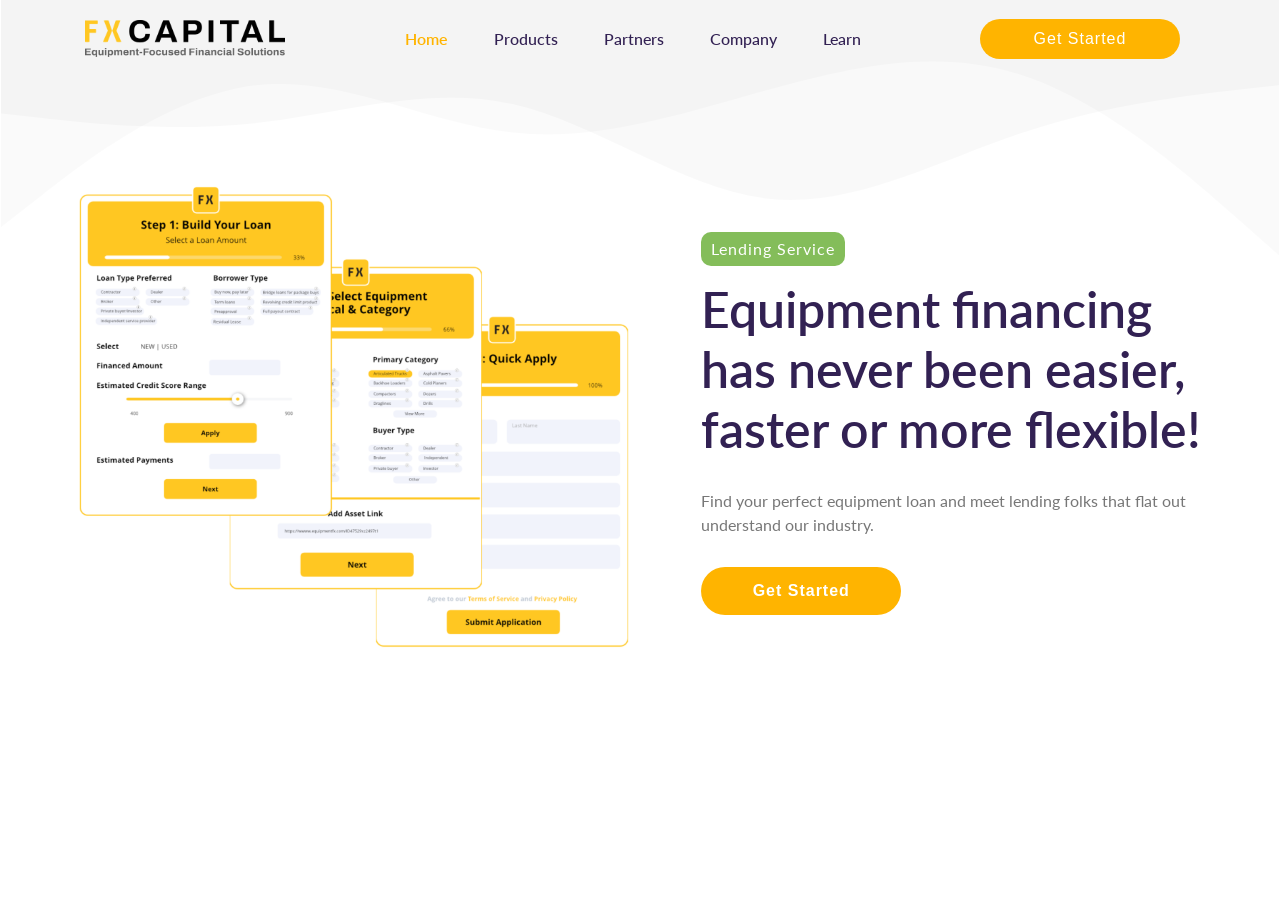
==== commit c5735681: "sadsd" ====
--- a/index.html
+++ b/index.html
@@ -68,11 +68,10 @@
           <div class="d-none d-lg-block col-lg-6  header-img-section">
             <img src="assets/img/banner.png" class="img-fluid" alt="banner">
           </div>
-          <div class="col-lg-5 offset-lg-1 col-sm-12 header-title-section">
+          <div class="col-lg-6 offset-lg-1 col-sm-12 header-title-section">
             <p class="header-subtitle">Lending Service</p>
-            <h1 class="header-title">Building a credit service has never been this easy!</h1>
-            <p class="header-title-text">Lorem ipsum dolor sit amet, consectetur adipiscing elit. Ut quis vestibulum ante,
-              id gravida sem. Nam dictum ornare dictum. Sed congue accumsan arcu quis consectetur.</p>
+            <h1 class="header-title">Equipment financing has never been easier, faster or more flexible!</h1>
+            <p class="header-title-text">Find your perfect equipment loan and meet lending folks that flat out understand our industry.</p>
             <div class="learn-more-btn-section">
               <a class="nav-link learn-more-btn btn-invert" href="form.html">Get Started</a>
             </div>
--- a/assets/css/style.css
+++ b/assets/css/style.css
@@ -1159,7 +1159,6 @@
   flex: 0 0 auto;
   width: 67.25%;
   flex-wrap: wrap;
-  overflow-y: scroll;
   overflow-x: hidden;
 }
 
@@ -1865,8 +1864,6 @@
   margin-top: 0;
   padding: 0px;
   margin-bottom: 0;
-  padding-left: 20px;
-  padding-right: 20px;
 }
 
 .formify_signup_fullwidth_two .form_tab_two .formify_box .form_title {
@@ -2140,6 +2137,8 @@
   background: #ffb400;
     border-radius: 10px;
     padding-top: 20px;
+    width: 103%;
+    margin-left: -10px;
 }
 
 .formify_signup_fullwidth_two .form_tab_two .form_tab {
@@ -2233,9 +2232,9 @@
 }
 
 .left_loanlinks{
-  display: flex;
-  flex-wrap: wrap;
-  gap: 10px;
+  display: grid;
+  grid-template-columns: repeat(2,1fr);
+  grid-gap: 4px;
 }
 
 .formify_signup_fullwidth_two .formify_right_fullwidth .formify_box .signup_form .form-group {
@@ -2283,6 +2282,7 @@
 
 .next_button {
   margin-top: 30px;
+  margin-bottom: 20px;
 }
 
 formify_right_fullwidth {
@@ -2296,8 +2296,9 @@
 
 .formify_signup_fullwidth_two .form_tab_two {
   border: 3px solid #ffb400;
-  padding: 10px;
+  padding: 10px 20px;
   border-radius: 10px;
+  background: white;
 }
 
 .formify_left_fullwidth {
@@ -2592,4 +2593,280 @@
 
 .formify_body {
   background-image: linear-gradient(315deg, rgb(124 255 203 / 10%) 0%, rgb(116 242 206 / 48%) 74%);
+}
+
+.header-img-section img{
+  width: 600px;
+  max-width: initial;
+}
+
+/*custom checkbox, radio*/
+.aiz-checkbox-list {
+  padding: 0 0;
+}
+.aiz-checkbox,
+.aiz-radio {
+  display: inline-block;
+  position: relative;
+  padding-left: 28px;
+  margin-bottom: 10px;
+  cursor: pointer;
+  font-size: 0.875rem;
+  -webkit-transition: all 0.3s ease;
+  transition: all 0.3s ease;
+}
+[dir="rtl"] .aiz-checkbox,
+[dir="rtl"] .aiz-radio {
+  padding-right: 28px;
+  padding-left: 0;
+}
+.aiz-checkbox-list .aiz-checkbox,
+.aiz-radio-list .aiz-radio {
+  display: block;
+}
+.aiz-checkbox.aiz-checkbox-disabled,
+.aiz-radio.aiz-radio-disabled {
+  opacity: 0.8;
+  cursor: not-allowed;
+}
+.aiz-checkbox-inline .aiz-checkbox,
+.aiz-radio-inline .aiz-radio {
+  display: inline-block;
+  margin-right: 15px;
+  margin-bottom: 5px;
+}
+.aiz-checkbox-inline .aiz-checkbox:last-child,
+.aiz-radio-inline .aiz-radio:last-child {
+  margin-right: 0;
+}
+.aiz-checkbox > input,
+.aiz-radio > input {
+  position: absolute;
+  z-index: -1;
+  opacity: 0;
+}
+.aiz-square-check,
+.aiz-rounded-check {
+  background: 0 0;
+  position: relative;
+  height: 16px;
+  width: 16px;
+  border: 1px solid #d1d7e2;
+}
+
+.aiz-checkbox .aiz-square-check,
+.aiz-checkbox .aiz-rounded-check,
+.aiz-radio .aiz-square-check,
+.aiz-radio .aiz-rounded-check {
+  position: absolute;
+  top: 2px;
+  left: 0;
+}
+[dir="rtl"] .aiz-checkbox .aiz-square-check,
+[dir="rtl"] .aiz-checkbox .aiz-rounded-check,
+[dir="rtl"] .aiz-radio .aiz-square-check,
+[dir="rtl"] .aiz-radio .aiz-rounded-check{
+  left: auto;
+  right: 0
+}
+.aiz-square-check {
+  border-radius: 3px;
+}
+.aiz-rounded-check {
+  border-radius: 50%;
+}
+.aiz-square-check:after,
+.aiz-rounded-check:after {
+  content: "";
+  position: absolute;
+  visibility: hidden;
+  opacity: 0;
+  top: 50%;
+  left: 50%;
+  -webkit-transition: all 0.3s ease;
+  transition: all 0.3s ease;
+}
+.aiz-square-check:after {
+  margin-left: -2px;
+  margin-top: -6px;
+  width: 5px;
+  height: 10px;
+  border-width: 0 2px 2px 0 !important;
+  -webkit-transform: rotate(45deg);
+  transform: rotate(45deg);
+  border: solid var(--primary);
+}
+.aiz-rounded-check:after {
+  margin-left: -3px;
+  margin-top: -3px;
+  width: 6px;
+  height: 6px;
+  border-radius: 50%;
+  background: var(--primary);
+}
+.aiz-checkbox > input:checked ~ .aiz-square-check:after,
+.aiz-radio > input:checked ~ .aiz-square-check:after,
+.aiz-checkbox > input:checked ~ .aiz-rounded-check:after,
+.aiz-radio > input:checked ~ .aiz-rounded-check:after {
+  visibility: visible;
+  opacity: 1;
+}
+
+/*aiz megabox*/
+.aiz-megabox {
+  position: relative;
+  cursor: pointer;
+}
+.aiz-megabox input {
+  position: absolute;
+  z-index: -1;
+  opacity: 0;
+}
+.aiz-megabox .aiz-megabox-elem {
+  border: 1px solid #e2e5ec;
+  border-radius: 0.25rem;
+  -webkit-transition: all 0.3s ease;
+  transition: all 0.3s ease;
+  border-radius: 0.25rem;
+}
+.aiz-megabox > input:checked ~ span .aiz-rounded-check:after,
+.aiz-megabox > input:checked ~ span .aiz-square-check:after {
+  visibility: visible;
+  opacity: 1;
+}
+
+.aiz-megabox > input:checked ~ .aiz-megabox-elem,
+.aiz-megabox > input:checked ~ .aiz-megabox-elem {
+  background-color: #ffb400;
+  color: white;
+}
+
+.aiz-radio-inline label{
+margin-bottom: 0 !important;
+width: 100%;
+}
+
+.aiz-megabox .aiz-megabox-elem {
+  border: none;
+  border-radius: 0.25rem;
+  -webkit-transition: all 0.3s ease;
+  transition: all 0.3s ease;
+  border-radius: 0.25rem;
+  font-size: 13px;
+  padding: 5px 10px !important;
+  border-radius: 999px !important;
+  background: #F1F3FB;
+}
+
+.left .aiz-radio-inline:nth-child(5){
+  grid-column: span 2;
+    width: 60%;
+}
+
+.left .aiz-radio-inline:nth-child(6){
+  grid-column: span 2;
+    width: 70%;
+}
+
+.right .aiz-radio-inline:nth-child(odd){
+  width: 90%;
+}
+
+.right .aiz-radio-inline:nth-child(even){
+  width: 133%;
+  margin-left: -8px;
+}
+
+.aiz-radio-inline{
+  position: relative;
+}
+
+.left_loan i{
+  font-weight: 500;
+    font-size: 8px;
+    border: 1px solid lightgray;
+    border-radius: 50%;
+    width: 10px;
+    height: 10px;
+    display: flex;
+    align-items: center;
+    justify-content: center;
+    padding: 5px;
+    position: absolute;
+    top: -5px;
+    right: 5px;
+    background: white;
+}
+
+.secondleft_loadlinks{
+  grid-column-gap: 20px;
+}
+
+.tab-two{
+  position: relative;
+}
+
+.tab-two::after{
+  position: absolute;
+  content: '';
+  width: 106.8%;
+  height: 4px;
+  background-color: #ffb400;
+  left: -3.5%;
+  top: 75%;
+}
+
+.asset_link{
+  padding-top: 50px;
+  text-align: center;
+}
+
+.asset_link input{
+  background-color: #F1F3FB;
+  border: none;
+  width: 60%;
+  margin: auto;
+  font-size: 12px;
+}
+
+.step_viewmore{
+  margin-top: 5px;
+  text-align: center;
+  cursor: pointer;
+}
+
+.final_box input{
+  width: 100% !important;
+}
+
+.form-check input{
+  width: initial !important;
+  position: initial;
+  margin-right: 10px;
+  margin-top: 0px;
+}
+
+.form-check{
+  margin: 40px auto 0;
+}
+
+.form-check span{
+  color: #ffb400;
+  cursor: pointer;
+  font-weight: bold;
+}
+
+.tabsheight{
+  height: 50px !important;
+  margin-top: 10px;
+}
+
+.formify_signup_fullwidth_two .form_tab_two .form_tab li:nth-child(3) .nav-link.active:before, .formify_signup_fullwidth_two .form_tab_two .form_tab li:nth-child(3) .nav-link.complete:before {
+  z-index: 1;
+  border-radius: 20px;
+}
+
+.formify_signup_fullwidth_two .form_tab_two .form_tab li:nth-child(3) .nav-link:after {
+  border-top-right-radius: 20px;
+  border-bottom-right-radius: 20px;
 }
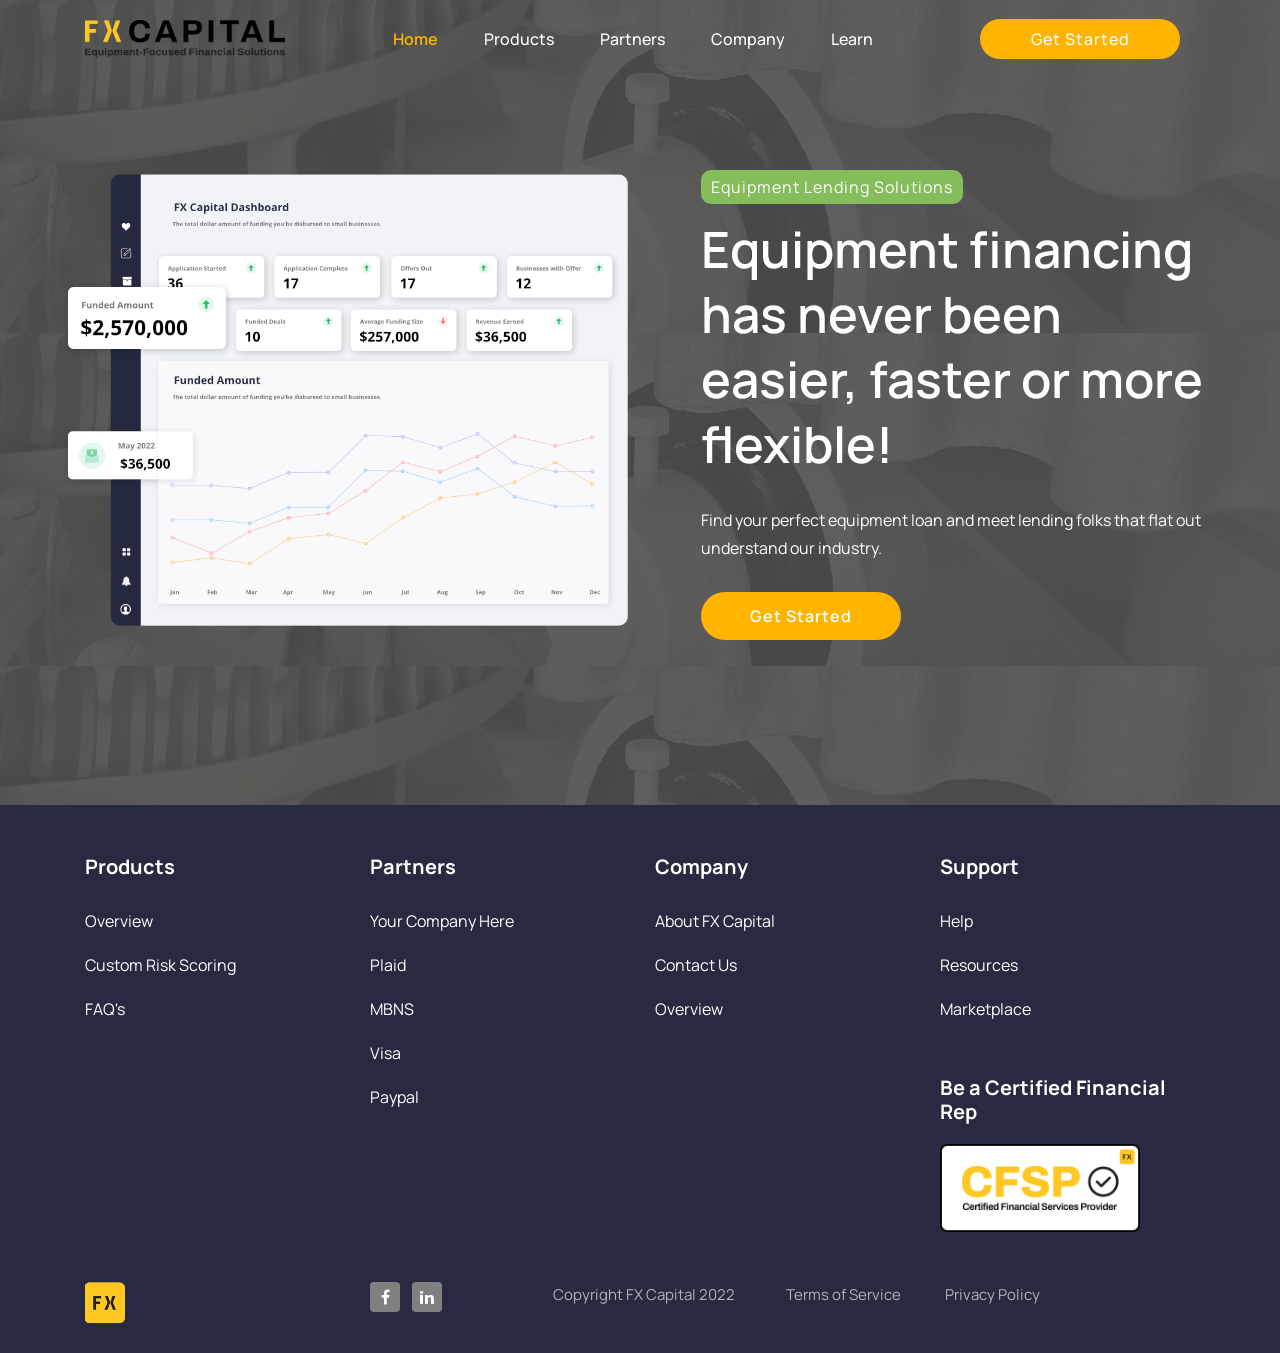
==== commit 1179ddfe: "finance" ====
--- a/index.html
+++ b/index.html
@@ -15,6 +15,7 @@
     <link href="assets/css/style.css" rel="stylesheet">
     <link href="assets/css/responsive.css" rel="stylesheet">
     <link rel="icon" type="image/x-icon" href="assets/img/logofx.png">
+    <link href="https://maxcdn.bootstrapcdn.com/font-awesome/4.2.0/css/font-awesome.min.css" rel="stylesheet">
 
 
     <title>Form</title>
@@ -26,7 +27,7 @@
         <div class="navbar-container container">
     
           <div class="navbar-brand">
-            <a class="navbar-brand-logo" href="#top">
+            <a class="navbar-brand-logo" href="index.html">
               <img src="assets/img/fxlogo.png" alt="logo">
             </a>
           </div>
@@ -37,19 +38,19 @@
           <div class="collapse navbar-collapse justify-content-around" id="navbarNav">
             <ul class="navbar-nav menu-navbar-nav">
               <li class="nav-item">
-                <a class="nav-link active" href=""><i class="fas fa-home"></i> Home</a>
+                <a class="nav-link active" href=""> Home</a>
               </li>
               <li class="nav-item">
-                <a class="nav-link" href=""><i class="fas fa-calculator"></i> Products</a>
+                <a class="nav-link" href="">Products</a>
               </li>
               <li class="nav-item">
-                <a class="nav-link" href=""><i class="fas fa-dollar-sign"></i> Partners</a>
+                <a class="nav-link" href="">Partners</a>
               </li>
               <li class="nav-item">
-                <a class="nav-link" href=""><i class="far fa-newspaper"></i> Company </a>
+                <a class="nav-link" href="">Company </a>
               </li>
               <li class="nav-item">
-                <a class="nav-link" href=""><i class="far fa-comment-dots"></i> Learn</a>
+                <a class="nav-link" href="">Learn</a>
               </li>
             </ul>
             <ul class="navbar-nav">
@@ -66,10 +67,10 @@
       <div id="top" class="header">
         <div class="container header-container">
           <div class="d-none d-lg-block col-lg-6  header-img-section">
-            <img src="assets/img/banner.png" class="img-fluid" alt="banner">
+            <img src="assets/img/fxdb.png" class="img-fluid" alt="banner">
           </div>
           <div class="col-lg-6 offset-lg-1 col-sm-12 header-title-section">
-            <p class="header-subtitle">Lending Service</p>
+            <p class="header-subtitle">Equipment Lending Solutions</p>
             <h1 class="header-title">Equipment financing has never been easier, faster or more flexible!</h1>
             <p class="header-title-text">Find your perfect equipment loan and meet lending folks that flat out understand our industry.</p>
             <div class="learn-more-btn-section">
@@ -79,6 +80,83 @@
         </div>
       </div>
       <!-- Banner End -->
+
+      <div class="footer">
+        <div class="container">
+          <div class="row">
+            <div class="col-lg-3">
+              <div class="footer_heading">
+                <h3>Products</h3>
+              </div>
+              <div class="footer_links">
+                <a>Overview</a>
+                <a>Custom Risk Scoring</a>
+                <a>FAQ's</a>
+              </div>
+            </div>
+            <div class="col-lg-3">
+              <div class="footer_heading">
+                <h3>Partners</h3>
+              </div>
+              <div class="footer_links">
+                <a>Your Company Here</a>
+                <a>Plaid </a>
+                <a>MBNS </a>
+                <a>Visa  </a>
+                <a>Paypal  </a>
+              </div>
+            </div>
+            <div class="col-lg-3">
+              <div class="footer_heading">
+                <h3>Company</h3>
+              </div>
+              <div class="footer_links">
+                <a>About FX Capital</a>
+                <a>Contact Us</a>
+                <a>Overview</a>
+              </div>
+            </div>
+            <div class="col-lg-3">
+              <div class="footer_heading">
+                <h3>Support</h3>
+              </div>
+              <div class="footer_links">
+                <a>Help </a>
+                <a>Resources </a>
+                <a>Marketplace</a>
+              </div>
+              <div class="footer_heading cfsphead">
+                <h3>Be a Certified Financial Rep</h3>
+              </div>
+              <div class="footer_links cfspheadimage">
+                <a href="finance.html"> 
+                  <img src="assets/img/cfsp.png">
+                </a>
+              </div>
+            </div>
+            <div class="col-lg-3 bottomfooter" style="margin-top: 50px;">
+              <img src="assets/img/logofx.png">
+            </div>
+            <div class="col-lg-9 bottomfooter" style="margin-top: 50px;">
+              <div class="row">
+                <div class="col-lg-2 d-flex align-items-center">
+                  <i class="fa fa-facebook"></i>
+                  <i class="fa fa-linkedin"></i>
+                </div>
+                <div class="col-lg-3">
+                  <a>Copyright FX Capital 2022</a>
+                </div>
+                <div class="col-lg-3">
+                  <a>Terms of Service</a>
+                </div>
+                <div class="col-lg-2">
+                  <a>Privacy Policy</a>
+                </div>
+              </div>
+            </div>
+          </div>
+        </div>
+      </div>
   
 
     <!-- Optional JavaScript; choose one of the two! -->
--- a/assets/css/style.css
+++ b/assets/css/style.css
@@ -38,6 +38,7 @@
 /*Color Variables*/
 /*=================== fonts ====================*/
 @import url("https://fonts.googleapis.com/css2?family=Lato:wght@400;700&amp;display=swap");
+@import url('https://fonts.googleapis.com/css2?family=Manrope:wght@500&display=swap');
 @font-face {
   font-family: LatoMedium;
   font-weight: 500;
@@ -1832,7 +1833,7 @@
   color: #b0b9c1;
   background: #fff;
   font-size: 13px;
-  display: flex;
+  /* display: flex; */
   justify-content: center;
   line-height: 28px;
   position: relative;
@@ -2125,6 +2126,21 @@
   display: none;
 }
 
+.step1, .step2, .step3{
+  color: white !important;
+  padding-left: 10px;
+  padding-top: 10px;
+}
+
+.step2{
+  display: none ;
+}
+
+.step3{
+  display: none;
+}
+
+
 .formify_right_fullwidth .form_title {
   font-size: 24px;
   margin-bottom: 0;
@@ -2145,7 +2161,7 @@
   display: grid;
   grid-template-columns: repeat(3, 1fr);
   padding: 10px;
-  margin-left: 150px;
+  margin-left: 135px;
   overflow: visible;
   max-width: 85%;
 }
@@ -2477,7 +2493,7 @@
 
 #navbar .nav-link {
 	font-size: 16px;
-	color: #322153;
+	color: #fff;
 	line-height: 1;
 	font-weight: 500;
 }
@@ -2502,16 +2518,41 @@
 	box-shadow: 0 4px 6px 0 rgba(12, 0, 46, .05);
 }
 
-.header {
+/* .header {
 	display: flex;
 	width: 100%;
 	padding: 175px 0 100px;
 	justify-content: center;
 	align-items: center;
-	background-image: url("../img/header-bg.svg");
+	background-image: url("../img/homebanner.jpg");
 	background-repeat: no-repeat;
 	background-size: contain;
 	background-position: top;
+} */
+
+.header {
+  display: flex;
+  width: 100%;
+  padding: 175px 0px 100px;
+  justify-content: center;
+  align-items: center;
+  background-image: url(../img/homebanner.jpg);
+  background-size: contain;
+  background-position: center top;
+  position: relative;
+  z-index: 1;
+  height: 100vh;
+}
+
+.header::after{
+  position: absolute;
+  content: '';
+  background: rgba(0, 0, 0, 0.4);
+  width: 100%;
+  height: 100%;
+  top: 0;
+  left: 0;
+  z-index: -1;
 }
 
 .header-container {
@@ -2554,10 +2595,10 @@
 	font-weight: 600;
     font-size: 50px;
     padding-bottom: 30px;
-	color: #322153;
+	color: white;
 }
 .header-title-text{
-	color: #777777;
+	color: white;
 	font-size: 16px;
 	margin-bottom: 30px;
 }
@@ -2572,11 +2613,22 @@
   background: #ffb400;
 }
 
+.contact-us-btn{
+  background-color: transparent;
+  border: 1px solid #ffb400;
+  margin-left: 20px;
+}
+
 .learn-more-:hover{
   background-color: #000;
   color: white;
 }
 
+.contact-us-btn:hover{
+  background-color: #ffb400;
+  border: none;
+}
+
 .menu-navbar-nav .active{
   color: #ffb400 !important;
   font-weight: 600 !important;
@@ -2592,7 +2644,11 @@
 }
 
 .formify_body {
-  background-image: linear-gradient(315deg, rgb(124 255 203 / 10%) 0%, rgb(116 242 206 / 48%) 74%);
+  /* background-image: linear-gradient(315deg, rgb(124 255 203 / 10%) 0%, rgb(116 242 206 / 48%) 74%);
+   */
+   background-image: url(../img/homebanner.jpg);
+   background-size: cover;
+   background-repeat: no-repeat;
 }
 
 .header-img-section img{
@@ -2779,6 +2835,13 @@
 
 .aiz-radio-inline{
   position: relative;
+}
+
+.left_loan button{
+  position: absolute;
+  top: -5px;
+  right: 5px;
+  padding: 0;
 }
 
 .left_loan i{
@@ -2792,9 +2855,7 @@
     align-items: center;
     justify-content: center;
     padding: 5px;
-    position: absolute;
-    top: -5px;
-    right: 5px;
+
     background: white;
 }
 
@@ -2869,4 +2930,154 @@
 .formify_signup_fullwidth_two .form_tab_two .form_tab li:nth-child(3) .nav-link:after {
   border-top-right-radius: 20px;
   border-bottom-right-radius: 20px;
+}
+
+.footer{
+  background-color: #272A40;
+  padding: 50px 0 30px;
+  color: white;
+}
+
+.footer_links{
+  margin-top: 20px;
+  display: flex;
+  flex-direction: column;
+}
+
+.footer_links a:not(:last-child){
+  margin-bottom: 20px;
+}
+
+.footer_links a{
+  cursor: pointer;
+}
+
+.bottomfooter a{
+  font-size: 15px;
+}
+
+.bottomfooter img{
+  width: 40px;
+}
+
+.bottomfooter .col-lg-2 i{
+  background: gray;
+  padding: 8px;
+  border-radius: 4px;
+  width: 30px;
+  height: 30px;
+  display: flex;
+  align-items: center;
+  justify-content: center;
+}
+
+.bottomfooter .col-lg-2 i:not(:last-child){
+  margin-right: 12px;
+}
+
+.bottomfooter a{
+  cursor: pointer;
+  color: hsla(0, 0%, 100%, 0.64) !important;
+}
+
+.formify_signup_fullwidth_two .form_tab_two .form_tab li .nav-link {
+  padding-left: 40px;
+  padding-top: 5px;
+}
+
+.footer_heading h3{
+  font-size: 20px;
+  font-weight: bold;
+  margin-bottom: 30px;
+}
+
+.footer_links a{
+  transition: 200ms ease-out;
+}
+
+.footer_links a:hover{
+  transform: translateX(2px);
+  color: white;
+}
+
+.bottomfooter a:hover{
+  color: white !important;
+}
+
+.left_loanlinks .btn:focus{
+  box-shadow: unset;
+  outline: none;
+}
+
+.modal-footer .btn-secondary{
+  background-color: #ffb400;
+  border: none;
+}
+
+.header-container{
+  font-family: 'Manrope', sans-serif;
+}
+
+.learn-more-btn {
+  font-family: 'Manrope', sans-serif;
+}
+
+#navbar .nav-link {
+  font-family: 'Manrope', sans-serif;
+}
+
+.footer{
+  font-family: 'Manrope', sans-serif;
+}
+
+.header-title-text {
+  line-height: 1.7;
+}
+
+.header-title {
+  line-height: 1.3;
+}
+
+@media(max-width:1500px){
+  .header{
+    height: initial;
+    padding: 105px 0px 100px;
+  }
+}
+
+.cfsphead{
+margin-top: 55px;
+}
+
+.cfspheadimage img{
+  width: 200px;
+}
+
+.cfsphead h3{
+  margin-bottom: 10px;
+}
+
+.bottomfooter .row div:nth-child(2){
+  margin-left: 40px;
+}
+
+.bottomfooter .row div:nth-child(3){
+  margin-left: 20px;
+}
+
+.bottomfooter .row div:nth-child(4){
+  margin-left: -55px;
+}
+
+.fixed-top{
+  position: absolute;
+  top: 0;
+}
+
+.cfspheadimage a:nth-child(2){
+  color: white;
+    width: fit-content;
+    padding: 10px 35px;
+    border-radius: 999px;
+    background: #ffb400;
 }
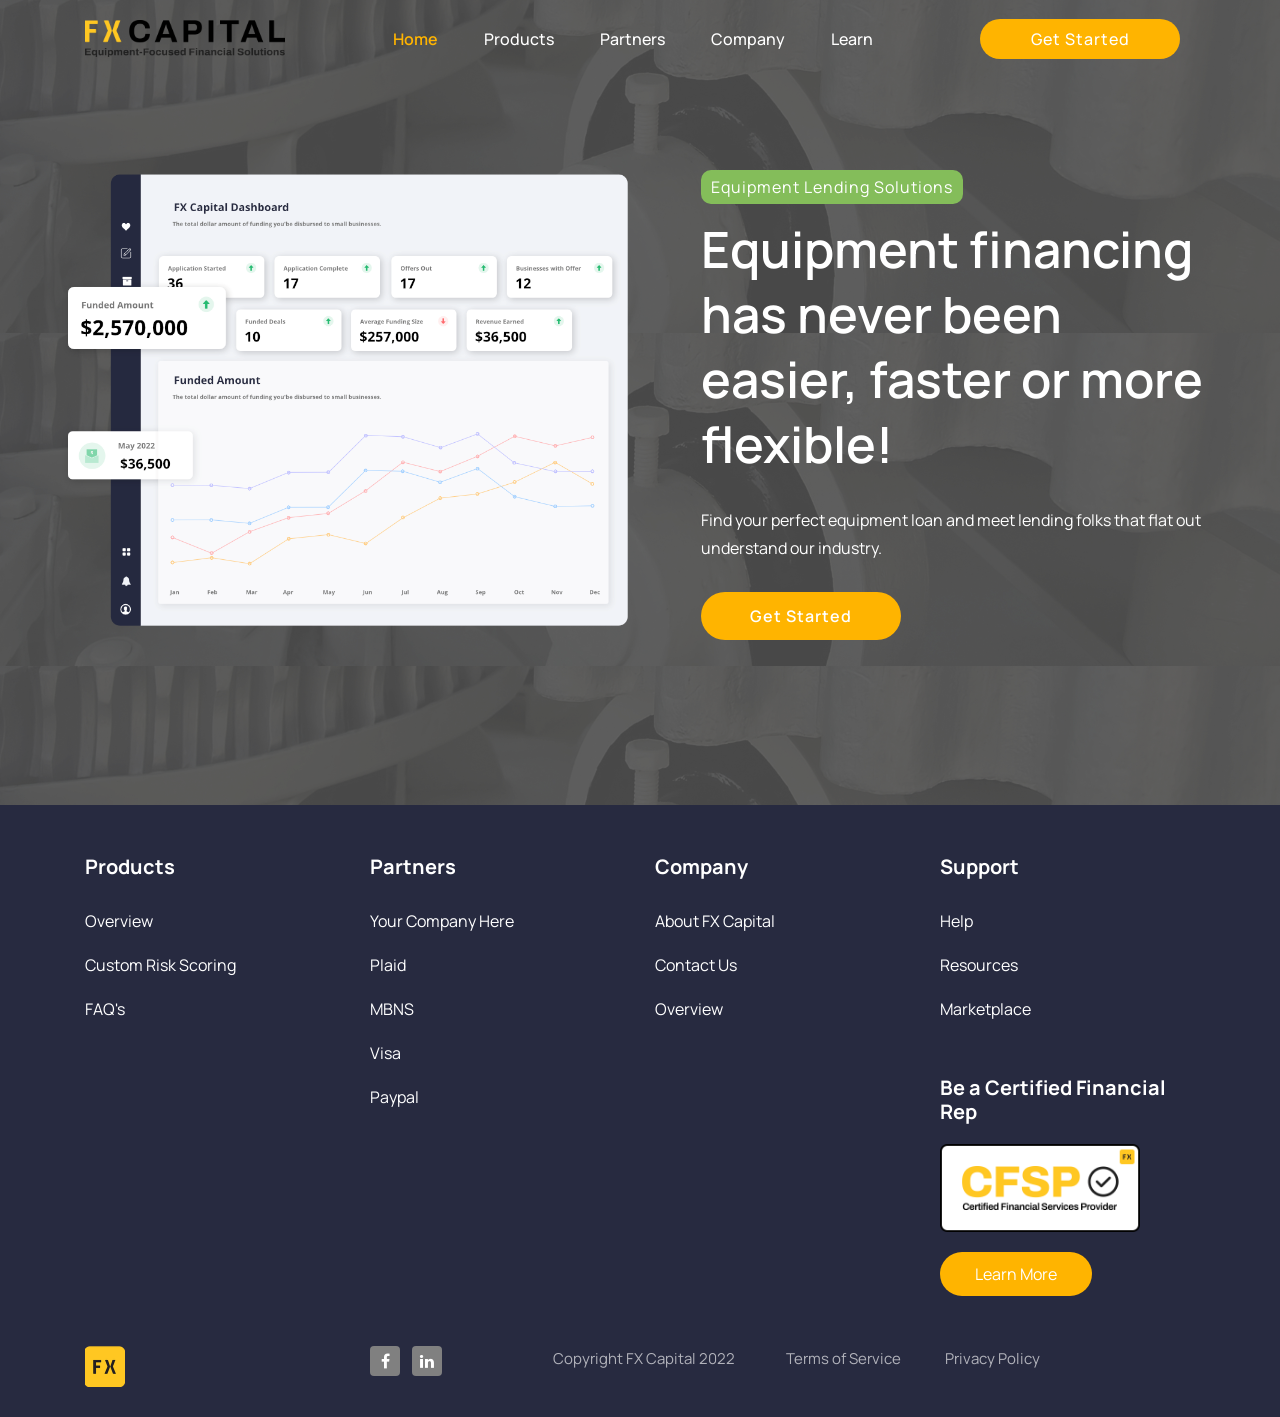
==== commit dbac3ed9: "fx" ====
--- a/index.html
+++ b/index.html
@@ -18,7 +18,7 @@
     <link href="https://maxcdn.bootstrapcdn.com/font-awesome/4.2.0/css/font-awesome.min.css" rel="stylesheet">
 
 
-    <title>Form</title>
+    <title>FxCapital</title>
 </head>
 
 <body>
@@ -132,6 +132,9 @@
                 <a href="finance.html"> 
                   <img src="assets/img/cfsp.png">
                 </a>
+                <a href="finance.html">
+                  Learn More
+                </a>
               </div>
             </div>
             <div class="col-lg-3 bottomfooter" style="margin-top: 50px;">
--- a/assets/css/style.css
+++ b/assets/css/style.css
@@ -3080,4 +3080,8 @@
     padding: 10px 35px;
     border-radius: 999px;
     background: #ffb400;
+}
+
+.header-title img{
+  width: 100px;
 }
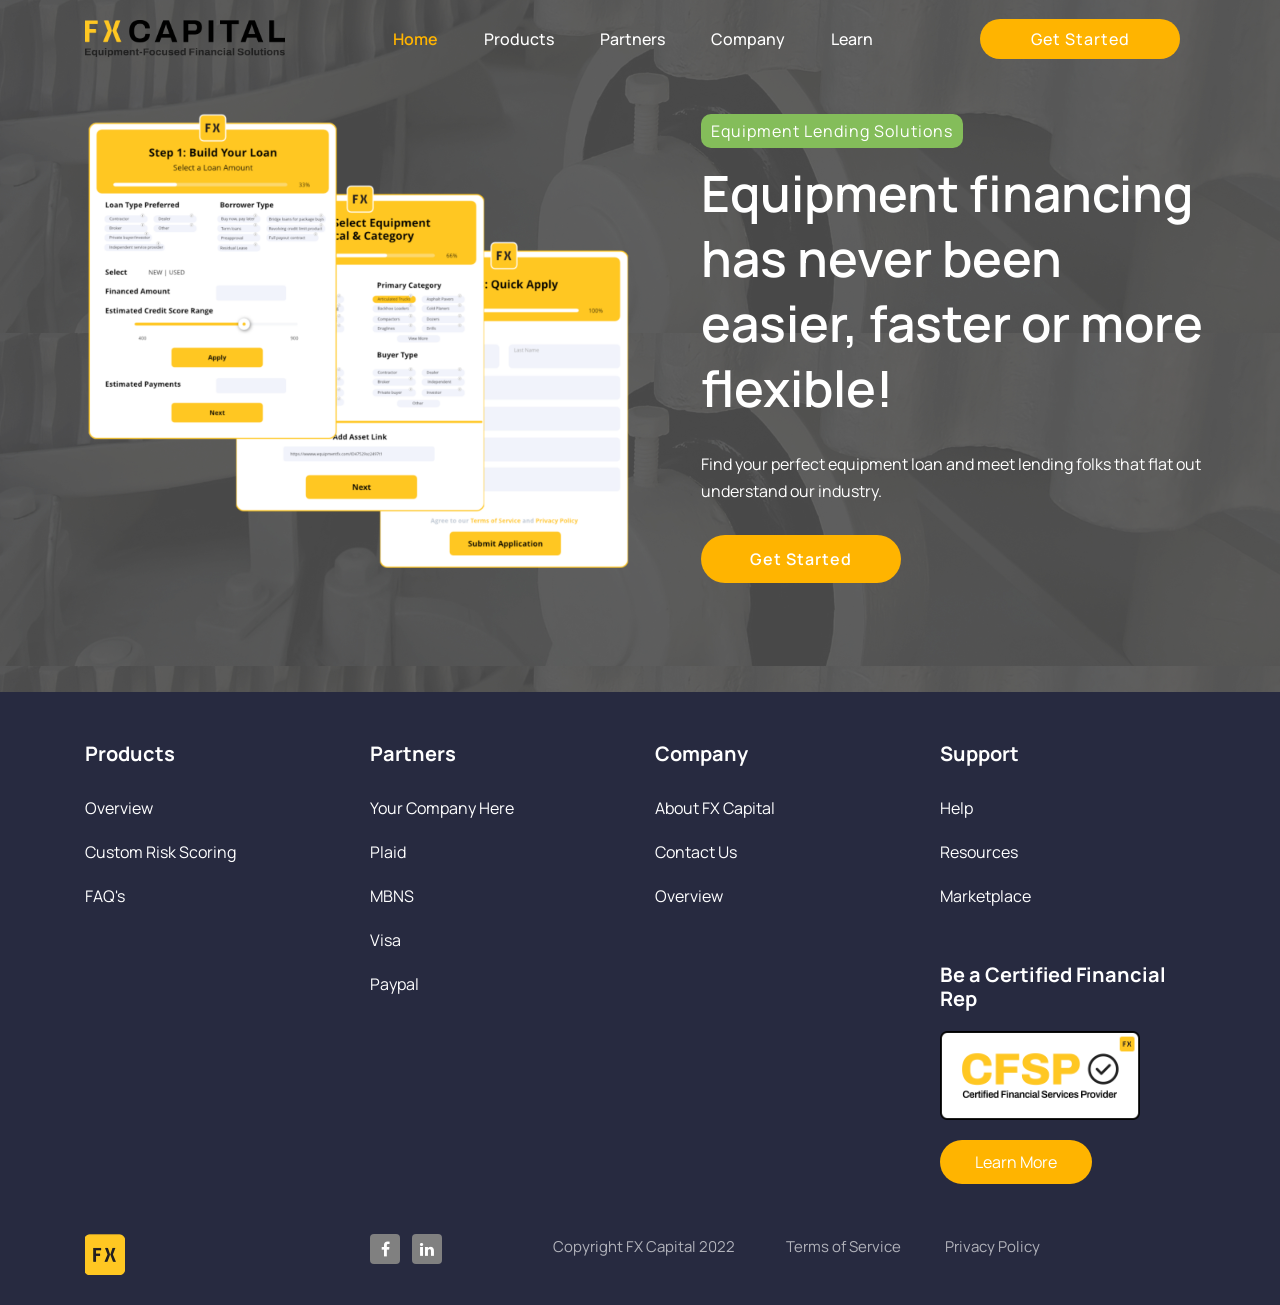
==== commit 667ee603: "page" ====
--- a/index.html
+++ b/index.html
@@ -67,7 +67,7 @@
       <div id="top" class="header">
         <div class="container header-container">
           <div class="d-none d-lg-block col-lg-6  header-img-section">
-            <img src="assets/img/fxdb.png" class="img-fluid" alt="banner">
+            <img src="assets/img/fxhomebanner.png" class="img-fluid" alt="banner">
           </div>
           <div class="col-lg-6 offset-lg-1 col-sm-12 header-title-section">
             <p class="header-subtitle">Equipment Lending Solutions</p>
@@ -132,7 +132,7 @@
                 <a href="finance.html"> 
                   <img src="assets/img/cfsp.png">
                 </a>
-                <a href="finance.html">
+                <a href="cfsp.html">
                   Learn More
                 </a>
               </div>
--- a/assets/css/style.css
+++ b/assets/css/style.css
@@ -2824,6 +2824,18 @@
     width: 70%;
 }
 
+.newleft .aiz-radio-inline:nth-child(5){
+  grid-column: initial;
+    width: initial;
+}
+
+.newleft .aiz-radio-inline:nth-child(6){
+  grid-column: initial;
+  width: initial;
+}
+
+
+
 .right .aiz-radio-inline:nth-child(odd){
   width: 90%;
 }
@@ -3084,4 +3096,94 @@
 
 .header-title img{
   width: 100px;
+}
+
+.formify_signup_fullwidth_two .cfsp_form_tab .form_tab li .nav-link:after {
+  background: #fff;
+}
+
+.cfsp_form_tab input{
+  width: 100% !important;
+}
+
+.tab_questions input{
+  width: initial !important;
+}
+
+.cfsp_form_tab textarea{
+  width: 100% !important;
+  height: 100% !important;
+}
+
+.attachandsubmit{
+  display: flex;
+  align-items: center;
+  justify-content: space-between;
+}
+
+.attachandsubmit img{
+  width: 40px;
+  margin-right: 20px;
+}
+
+.attachandsubmit .input-group{
+  width: 300px;
+  cursor: pointer;
+}
+
+.attachandsubmit label{
+  border: none;
+    color: #518BDD;
+    font-weight: 600;
+    font-size: 15px;
+}
+
+.attachandsubmit .custom-file-input:lang(en)~.custom-file-label::after {
+  content: "";
+  background-color: unset;
+}
+
+.attachandsubmit .custom-file{
+  cursor: pointer;
+}
+
+.attachandsubmit .custom-file-input:focus~.custom-file-label {
+  box-shadow: unset;
+}
+
+.cfsp_form_tab .loantypes{
+  width: 100%;
+}
+
+.tab_questions{
+  display: grid;
+  grid-template-columns: repeat(2,1fr);
+  padding: 25px 20px 15px;
+  width: 100%;
+}
+
+.tab_questions div label:first-child {
+  margin-right: 10px;
+  width: 200px;
+  font-size: 14px;
+}
+
+.tab_questions div label:nth-child(2){
+  margin-bottom: 0;
+}
+
+.tab_questions div input:nth-child(3) {
+  margin-right: 10px;
+}
+
+.tab_questions div:nth-child(even){
+  margin-left: 14px;
+}
+
+.cfsp_form_tab .asset_link{
+  padding-top: 15px;
+}
+
+.cfsp_form_tab .step1{
+  margin-left: -25px !important;
 }
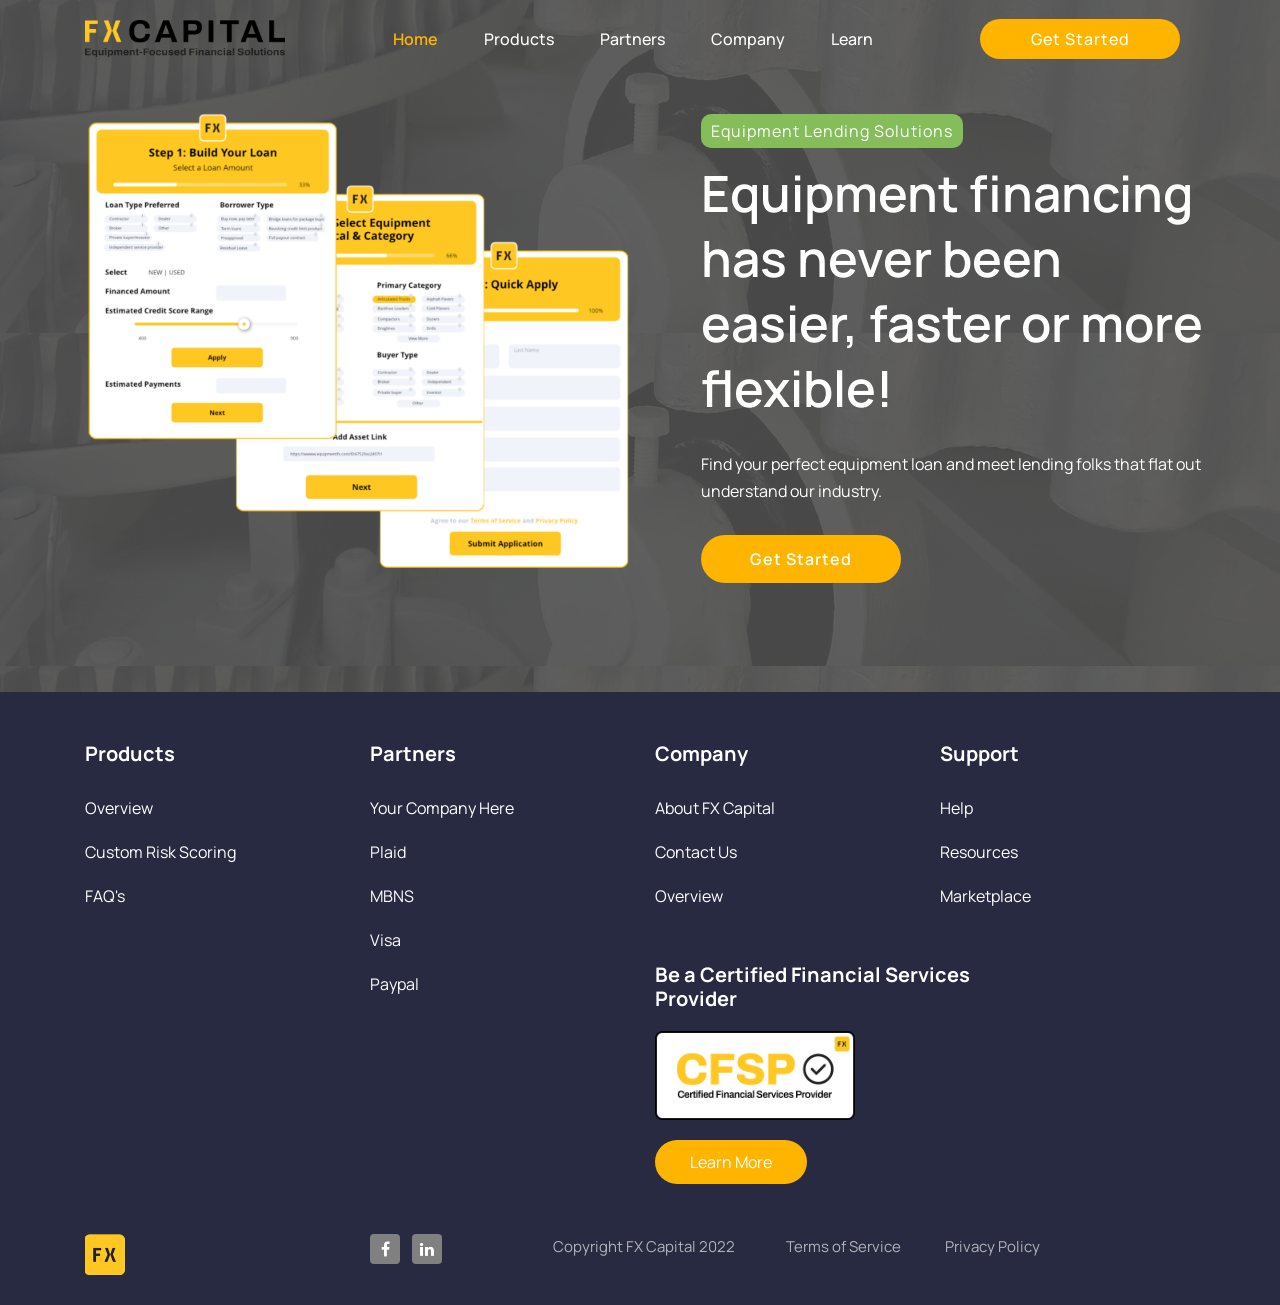
==== commit 6b3b5692: "sans" ====
--- a/index.html
+++ b/index.html
@@ -18,7 +18,7 @@
     <link href="https://maxcdn.bootstrapcdn.com/font-awesome/4.2.0/css/font-awesome.min.css" rel="stylesheet">
 
 
-    <title>FxCapital</title>
+    <title>FXCapital</title>
 </head>
 
 <body>
@@ -115,6 +115,17 @@
                 <a>Contact Us</a>
                 <a>Overview</a>
               </div>
+              <div class="footer_heading cfsphead">
+                <h3>Be a Certified Financial Services Provider</h3>
+              </div>
+              <div class="footer_links cfspheadimage">
+                <a href="finance.html"> 
+                  <img src="assets/img/cfsp.png">
+                </a>
+                <a href="finance.html">
+                  Learn More
+                </a>
+              </div>
             </div>
             <div class="col-lg-3">
               <div class="footer_heading">
@@ -125,17 +136,7 @@
                 <a>Resources </a>
                 <a>Marketplace</a>
               </div>
-              <div class="footer_heading cfsphead">
-                <h3>Be a Certified Financial Rep</h3>
-              </div>
-              <div class="footer_links cfspheadimage">
-                <a href="finance.html"> 
-                  <img src="assets/img/cfsp.png">
-                </a>
-                <a href="cfsp.html">
-                  Learn More
-                </a>
-              </div>
+           
             </div>
             <div class="col-lg-3 bottomfooter" style="margin-top: 50px;">
               <img src="assets/img/logofx.png">
--- a/assets/css/style.css
+++ b/assets/css/style.css
@@ -3186,4 +3186,8 @@
 
 .cfsp_form_tab .step1{
   margin-left: -25px !important;
+}
+
+.cfsphead h3{
+  width: 380px;
 }
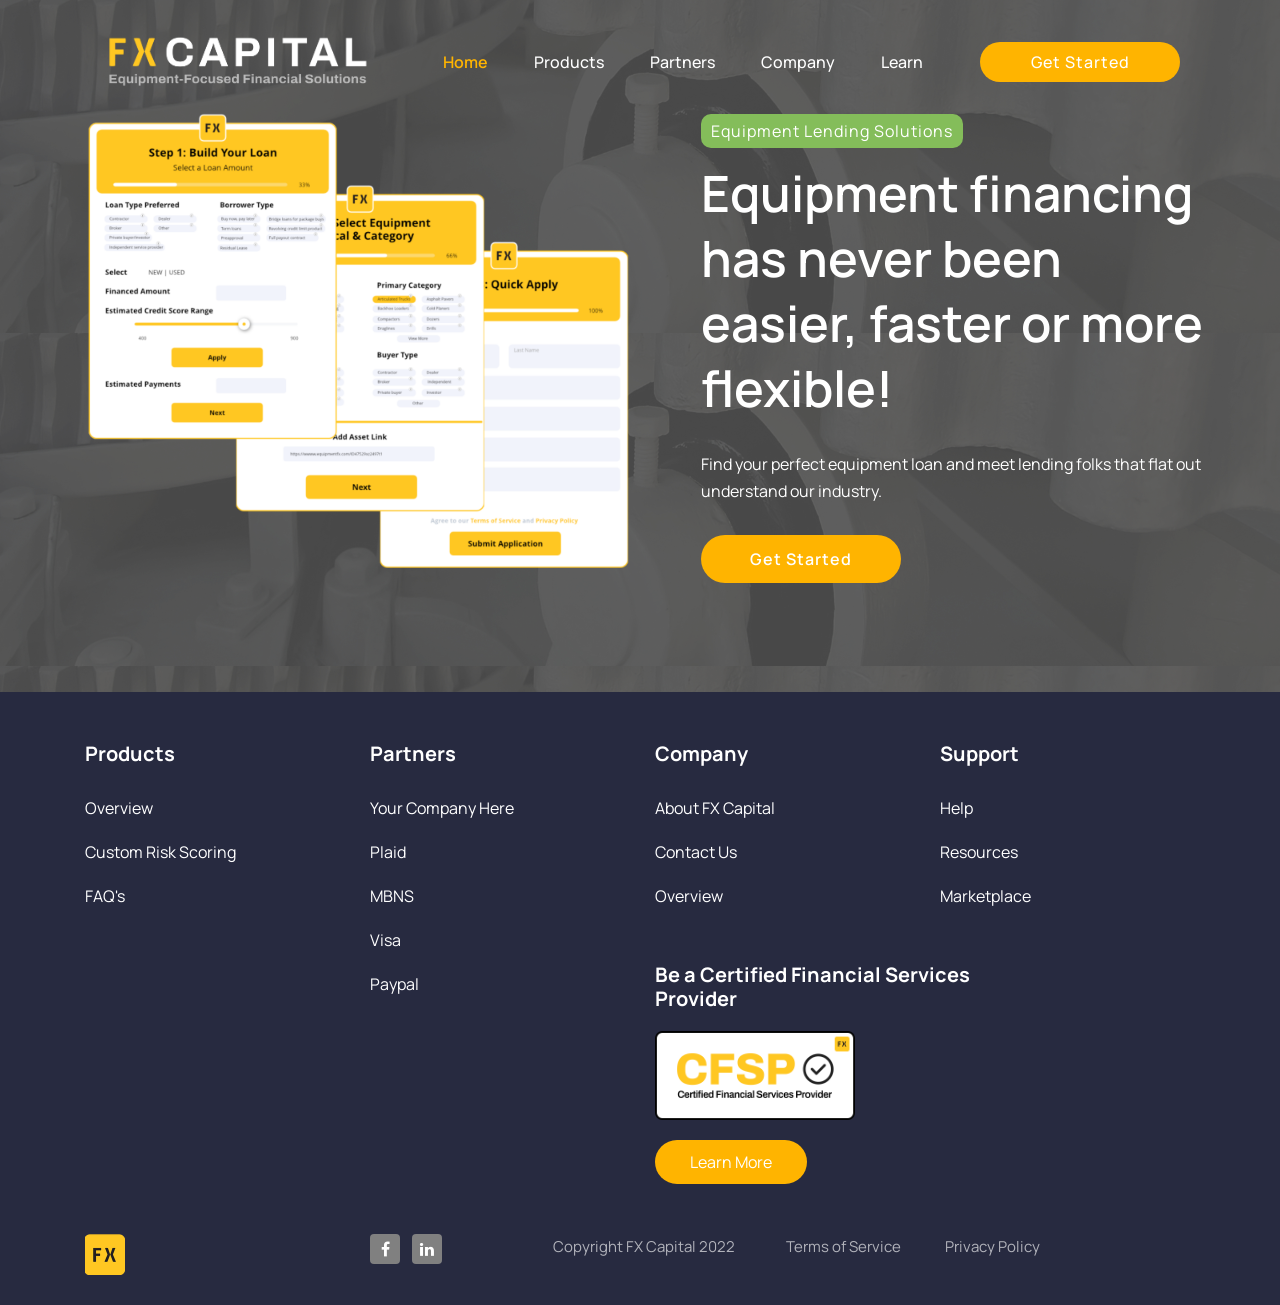
==== commit 6799331b: "asdas" ====
--- a/index.html
+++ b/index.html
@@ -66,7 +66,7 @@
       <!-- Banner Start -->
       <div id="top" class="header">
         <div class="container header-container">
-          <div class="d-none d-lg-block col-lg-6  header-img-section">
+          <div class=" d-lg-block col-lg-6 col-sm-12  header-img-section">
             <img src="assets/img/fxhomebanner.png" class="img-fluid" alt="banner">
           </div>
           <div class="col-lg-6 offset-lg-1 col-sm-12 header-title-section">
--- a/assets/css/style.css
+++ b/assets/css/style.css
@@ -2604,7 +2604,7 @@
 }
 
 .navbar-brand-logo img{
-  width: 200px;
+  width: 300px;
 }
 
 .learn-more-btn{
@@ -3069,17 +3069,20 @@
   margin-bottom: 10px;
 }
 
-.bottomfooter .row div:nth-child(2){
-  margin-left: 40px;
-}
-
-.bottomfooter .row div:nth-child(3){
-  margin-left: 20px;
-}
-
-.bottomfooter .row div:nth-child(4){
-  margin-left: -55px;
-}
+@media(min-width:768px){
+  .bottomfooter .row div:nth-child(2){
+    margin-left: 40px;
+  }
+  
+  .bottomfooter .row div:nth-child(3){
+    margin-left: 20px;
+  }
+  
+  .bottomfooter .row div:nth-child(4){
+    margin-left: -55px;
+  }
+}
+
 
 .fixed-top{
   position: absolute;
@@ -3190,4 +3193,29 @@
 
 .cfsphead h3{
   width: 380px;
+}
+
+@media(max-width: 768px){
+  .header-container {
+    display: flex;
+    justify-content: center;
+    align-items: center;
+    flex-direction: column;
+}
+.header-img-section img {
+  width: 100%;
+  margin-bottom: 40px;
+}
+.header {
+  padding: 150px 0px 100px;
+}
+.header-title {
+  font-size: 30px;
+}
+.footer .col-lg-3{
+  margin-bottom: 40px;
+}
+.cfsphead h3 {
+  width: 100%;
+}
 }
